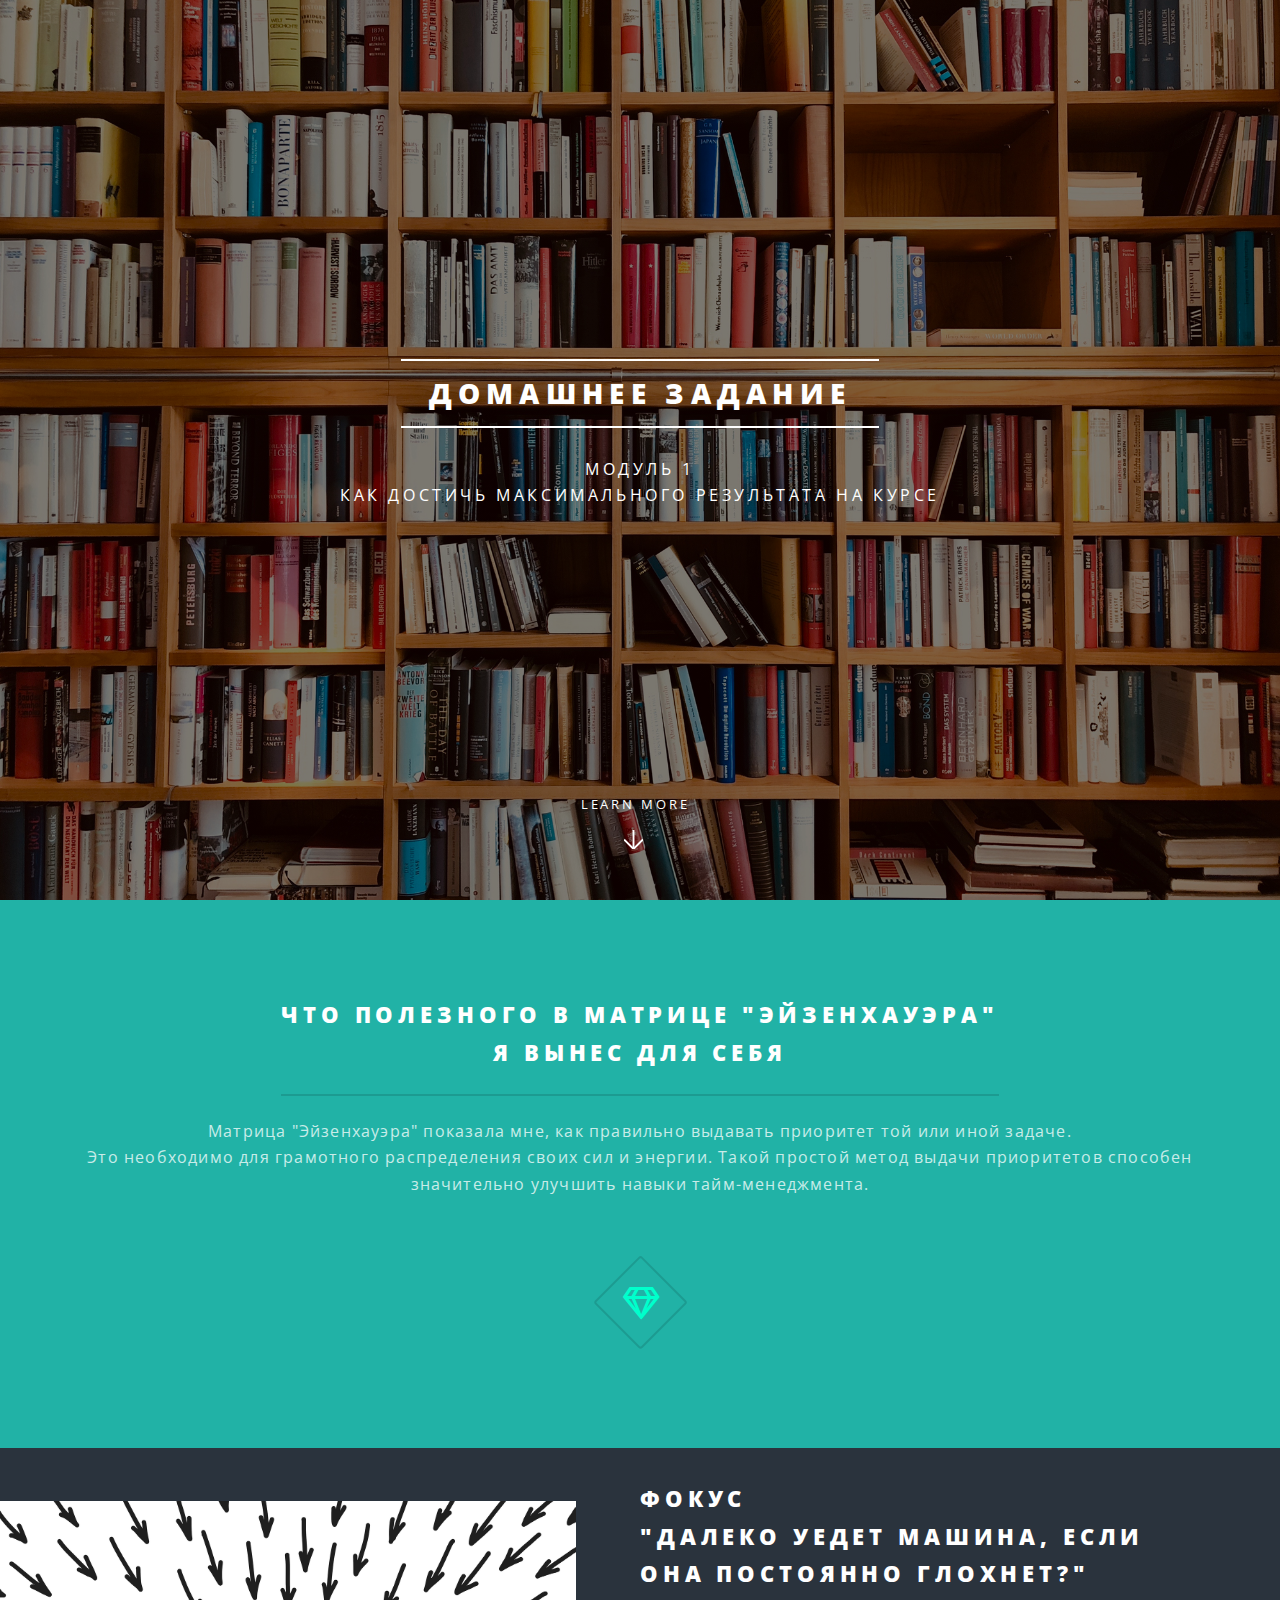
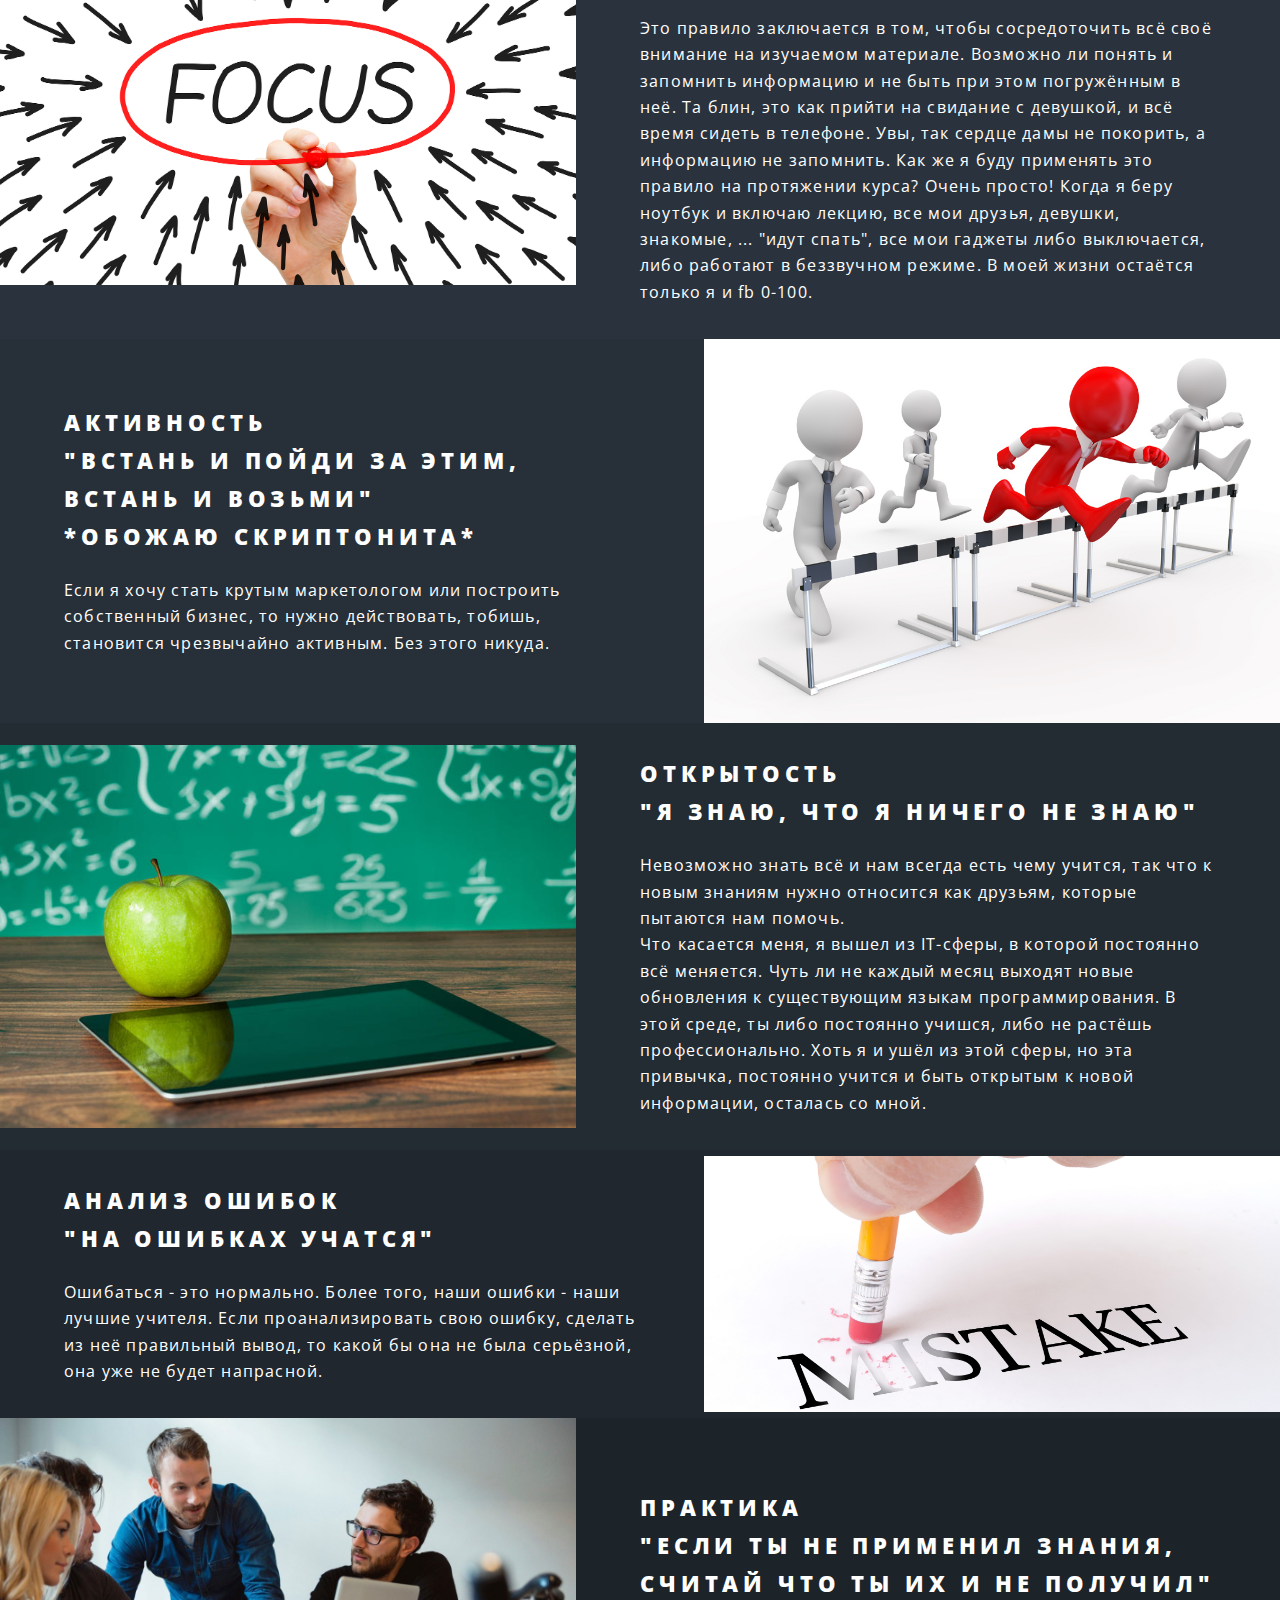
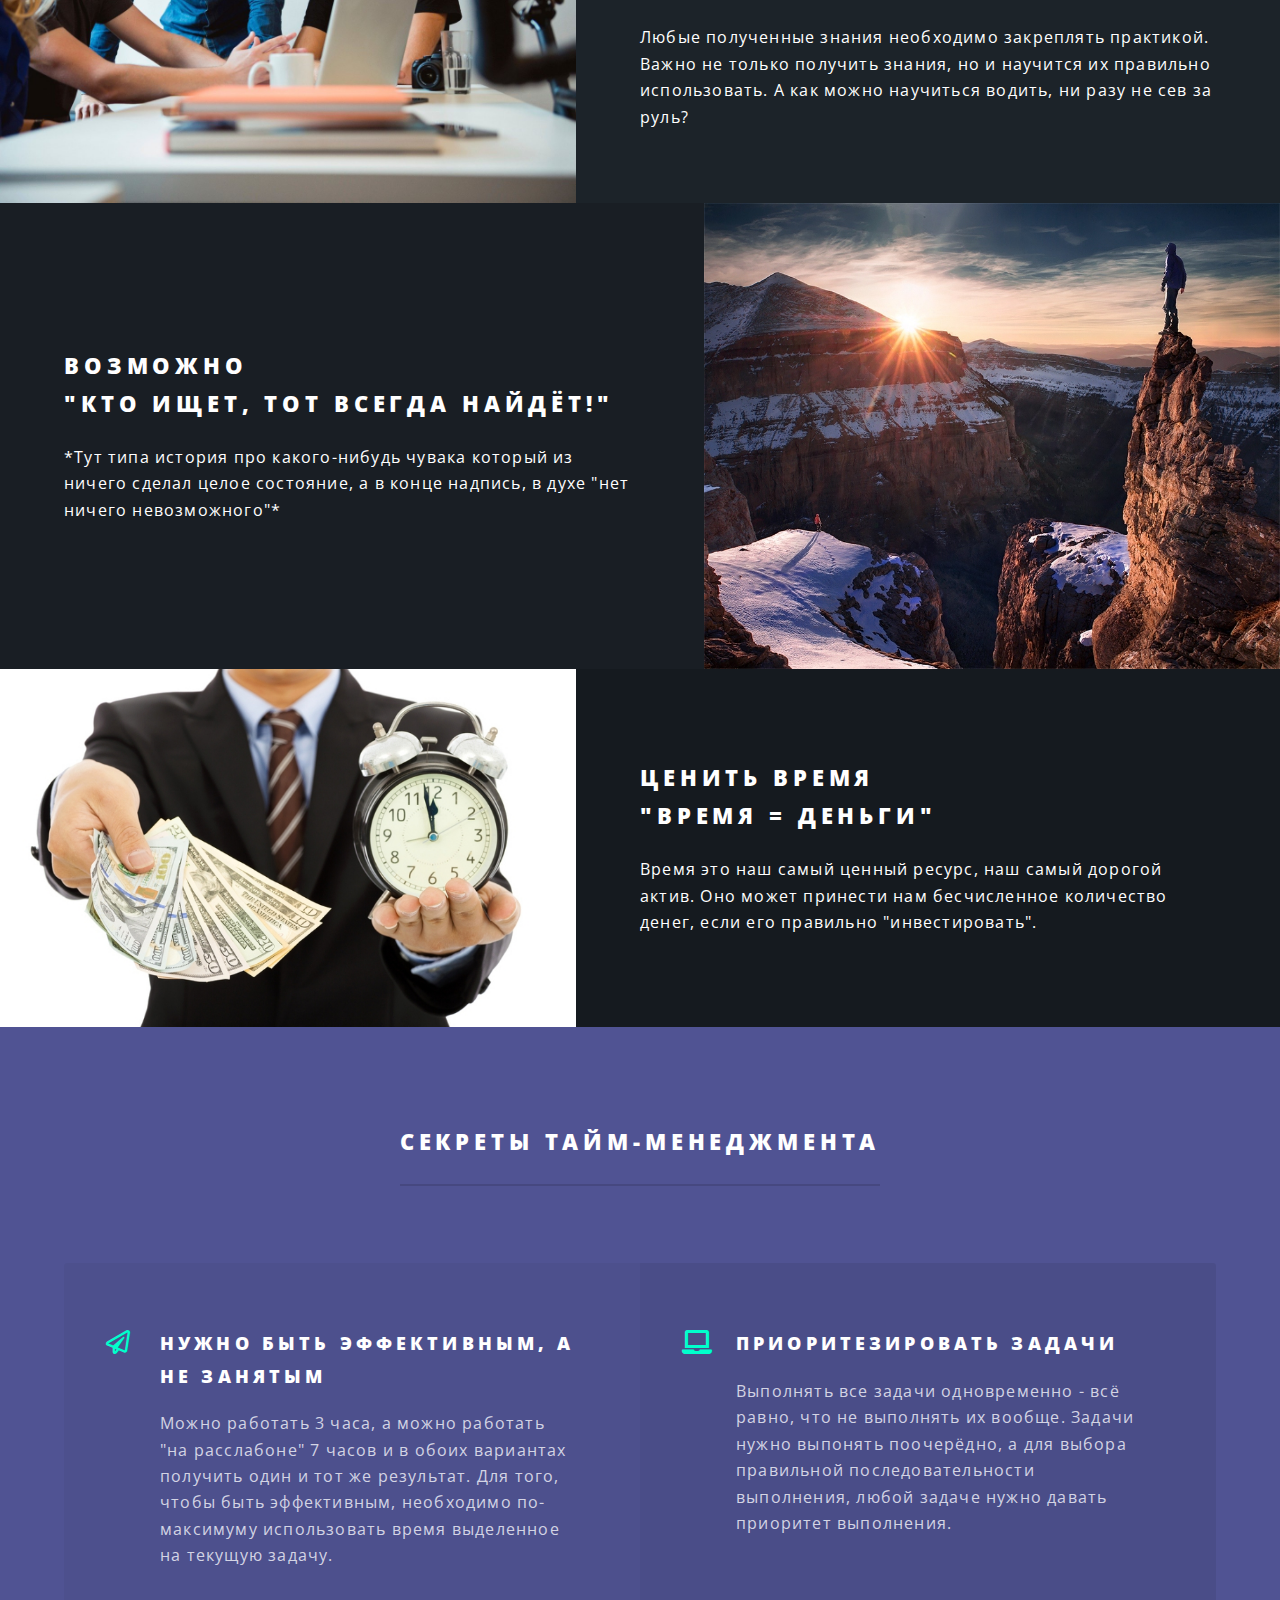
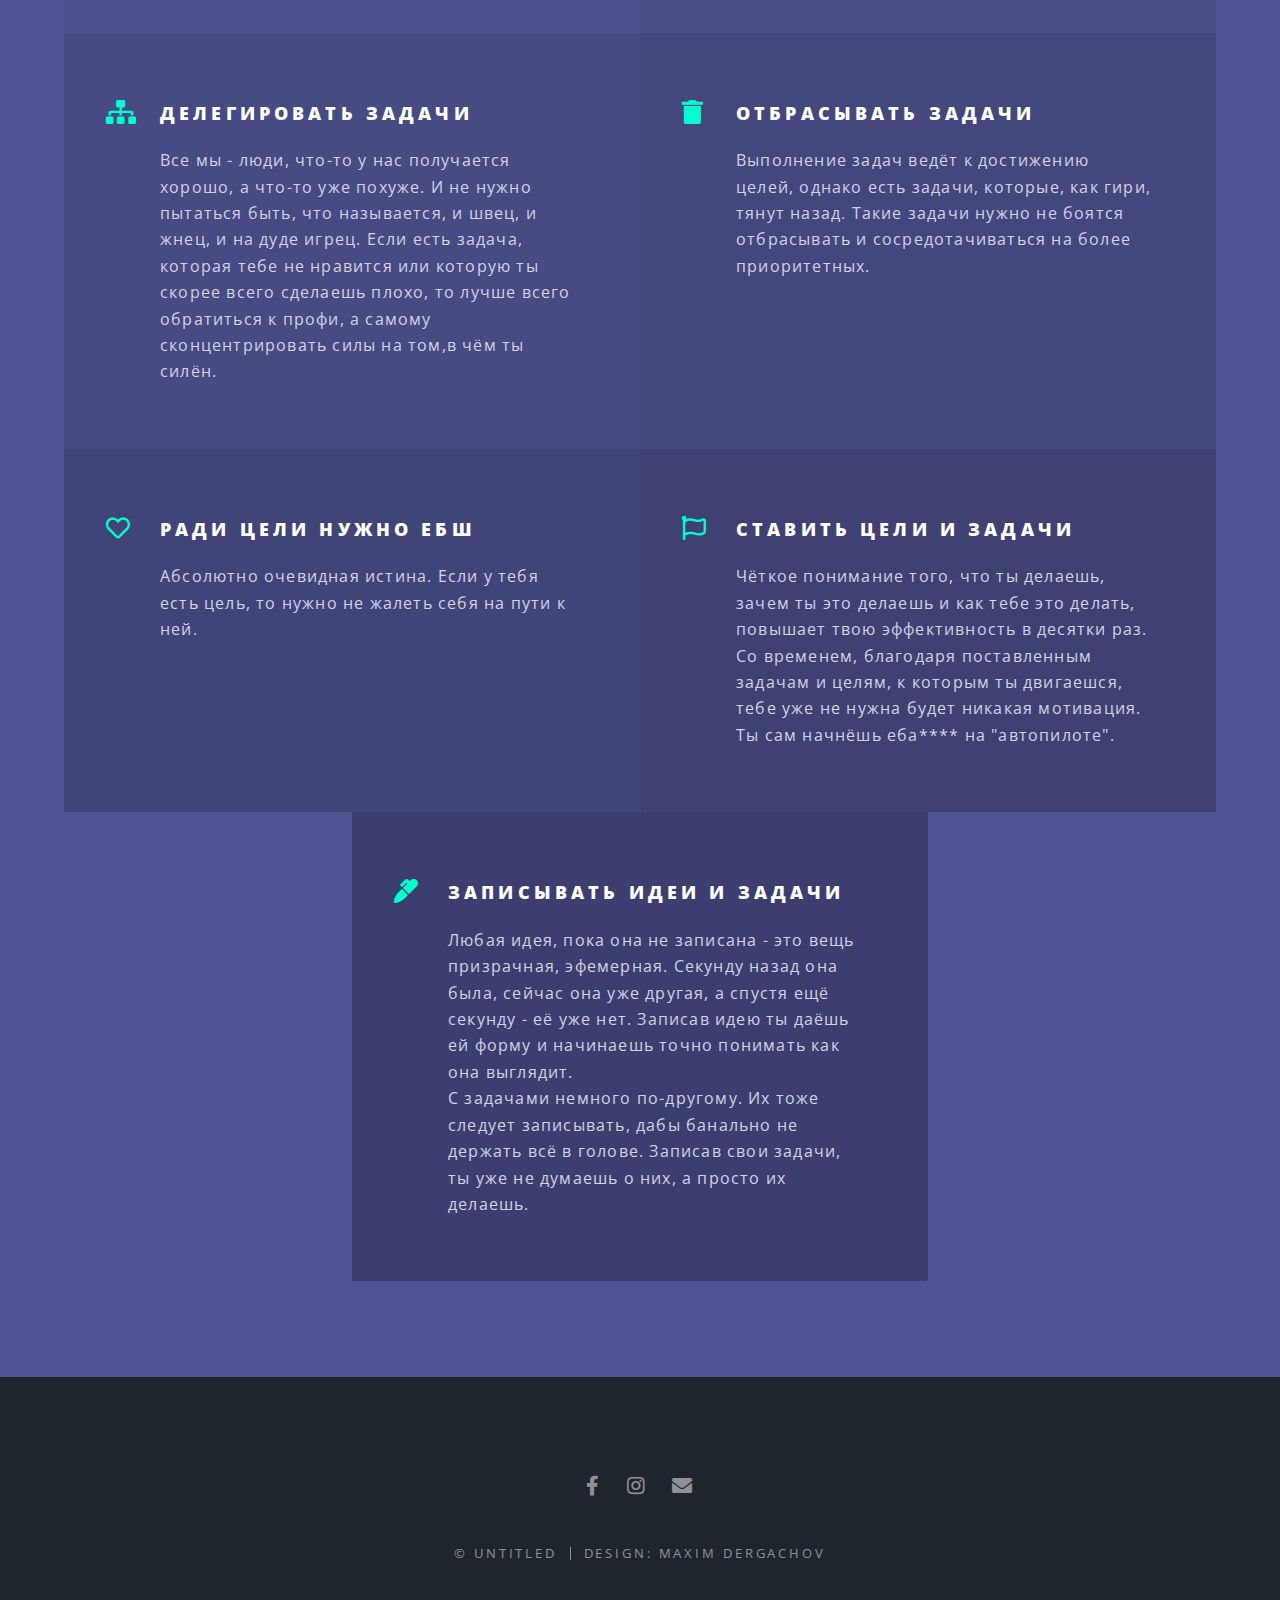
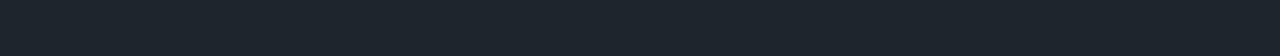
==== Fb/Module1/index.html @ 2b272550 "Fb mod. 1.0" ====
<!DOCTYPE HTML>
<html>
	<head>
		<title>Fb 0 - 100</title>
		<meta charset="utf-8" />
		<meta name="viewport" content="width=device-width, initial-scale=1, user-scalable=no" />
		<link rel="stylesheet" href="assets/css/main.css" />
		<noscript><link rel="stylesheet" href="assets/css/noscript.css" /></noscript>
	</head>
	<body class="landing is-preload">

		<!-- Page Wrapper -->
			<div id="page-wrapper">
			
				<!-- Banner -->
					<section id="banner">
						<div class="inner">
							<h2>Домашнее задание</h2>
							<p>Модуль 1<br />
							Как достичь максимального результата на курсе</p>
						<a href="#one" class="more scrolly">Learn More</a>
					</section>

				<!-- One -->
					<section id="one" class="wrapper style1 special">
						<div class="inner">
							<header class="major">
								<h2>Что полезного в матрице "Эйзенхауэра" <br/>
								я вынес для себя</h2>
								<p>Матрица "Эйзенхауэра" показала мне, как правильно выдавать приоритет той или иной задаче.<br />
								Это необходимо для грамотного распределения своих сил и энергии. Такой простой метод выдачи приоритетов способен значительно улучшить навыки тайм-менеджмента.</p>
							</header>
							<ul class="icons major">
								<li><span class="icon fa-gem major style1"><span class="label">Lorem</span></span></li>
							</ul>
						</div>
					</section>

				<!-- Two -->
					<section id="two" class="wrapper alt style2">
						<section class="spotlight">
							<div class="image"><img src="images/pic01.jpg" alt="" /></div><div class="content">
								<h2>Фокус<br />
								"Далеко уедет машина, если она постоянно глохнет?"</h2>
								<p>Это правило заключается в том, чтобы сосредоточить всё своё внимание на изучаемом материале. Возможно ли понять и запомнить информацию и не быть при этом погружённым в неё. Та блин, это как прийти на свидание с девушкой, и всё время сидеть в телефоне. Увы, так сердце дамы не покорить, а информацию не запомнить. Как же я буду применять это правило на протяжении курса? Очень просто! Когда я беру ноутбук и включаю лекцию, все мои друзья, девушки, знакомые, ... "идут спать", все мои гаджеты либо выключается, либо работают в беззвучном режиме. В моей жизни остаётся только я и fb 0-100. </p>
							</div>
						</section>
						<section class="spotlight">
							<div class="image"><img src="images/pic02.jpg" alt="" /></div><div class="content">
								<h2>Активность  <br />
								"Встань и пойди за этим, встань и возьми"  <br />
								*обожаю Скриптонита*</h2>
								<p>Если я хочу стать крутым маркетологом или построить собственный бизнес, то нужно действовать, тобишь, становится чрезвычайно активным. Без этого никуда. </p>
							</div>
						</section>
						<section class="spotlight">
							<div class="image"><img src="images/pic03.jpg" alt="" /></div><div class="content">
								<h2>Открытость<br />
								"Я знаю, что я ничего не знаю"</h2>
								<p>Невозможно знать всё и нам всегда есть чему учится, так что к новым знаниям нужно относится как друзьям, которые пытаются нам помочь. <br/>
								Что касается меня, я вышел из IT-сферы, в которой постоянно всё меняется. Чуть ли не каждый месяц выходят новые обновления к существующим языкам программирования. В этой среде, ты либо постоянно учишся, либо не растёшь профессионально. Хоть я и ушёл из этой сферы, но эта привычка, постоянно учится и быть открытым к новой информации, осталась со мной.</p>
							</div>
						</section>
						<section class="spotlight">
							<div class="image"><img src="images/pic04.jpg" alt="" /></div><div class="content">
								<h2>Анализ ошибок<br />
								"На ошибках учатся"</h2>
								<p>Ошибаться - это нормально. Более того, наши ошибки - наши лучшие учителя. Если проанализировать свою ошибку, сделать из неё правильный вывод, то какой бы она не была серьёзной, она уже не будет напрасной.</p>
							</div>
						</section>
						<section class="spotlight">
							<div class="image"><img src="images/pic05.jpg" alt="" /></div><div class="content">
								<h2>Практика<br />
								"Если ты не применил знания, считай что ты их и не получил"</h2>
								<p>Любые полученные знания необходимо закреплять практикой. Важно не только получить знания, но и научится их правильно использовать. А как можно научиться водить, ни разу не сев за руль?</p>
							</div>
						</section>
						<section class="spotlight">
							<div class="image"><img src="images/pic06.jpg" alt="" /></div><div class="content">
								<h2>Возможно<br />
								"Кто ищет, тот всегда найдёт!"</h2>
								<p>*Тут типа история про какого-нибудь чувака который из ничего сделал целое состояние, а в конце надпись, в духе "нет ничего невозможного"*</p>
							</div>
						</section>
						<section class="spotlight">
							<div class="image"><img src="images/pic07.jpg" alt="" /></div><div class="content">
								<h2>Ценить время<br />
								"Время = деньги" </h2>
								<p> Время это наш самый ценный ресурс, наш самый дорогой актив. Оно может принести нам бесчисленное количество денег, если его правильно "инвестировать".</p>
							</div>
						</section>
					</section>

				<!-- Three -->
					<section id="three" class="wrapper style3 special">
						<div class="inner">
							<header class="major">
								<h2>Секреты тайм-менеджмента</h2>
							</header>
							<ul class="features">
								<li class="icon fa-paper-plane">
									<h3>Нужно быть эффективным, а не занятым </h3>
									<p>Можно работать 3 часа, а можно работать "на расслабоне" 7 часов и в обоих вариантах получить один и тот же результат. Для того, чтобы быть эффективным, необходимо по-максимуму использовать время выделенное на текущую задачу.</p>
								</li>
								<li class="icon solid fa-laptop">
									<h3>Приоритезировать задачи</h3>
									<p>Выполнять все задачи одновременно - всё равно, что не выполнять их вообще. Задачи нужно выпонять поочерёдно, а для выбора правильной последовательности выполнения, любой задаче нужно давать приоритет выполнения.</p>
								</li>
								<li class="icon solid fa-sitemap">
									<h3>Делегировать задачи</h3>
									<p>Все мы - люди, что-то у нас получается хорошо, а что-то уже похуже. И не нужно пытаться быть, что называется, и швец, и жнец, и на дуде игрец. Если есть задача, которая тебе не нравится или которую ты скорее всего сделаешь плохо, то лучше всего обратиться к профи, а самому сконцентрировать силы на том,в чём ты силён.</p>
								</li>
								<li class="icon solid fa-trash">
									<h3>Отбрасывать задачи</h3>
									<p>Выполнение задач ведёт к достижению целей, однако есть задачи, которые, как гири, тянут назад. Такие задачи нужно не боятся отбрасывать и сосредотачиваться на более приоритетных.</p>
								</li>
								<li class="icon fa-heart">
									<h3>Ради цели нужно ЕБШ</h3>
									<p>Абсолютно очевидная истина. Если у тебя есть цель, то нужно не жалеть себя на пути к ней.</p>
								</li>
								<li class="icon fa-flag">
									<h3>Ставить цели и задачи</h3>
									<p>Чёткое понимание того, что ты делаешь, зачем ты это делаешь и как тебе это делать, повышает твою эффективность в десятки раз. Со временем, благодаря поставленным задачам и целям, к которым ты двигаешся, тебе уже не нужна будет никакая мотивация. Ты сам начнёшь еба**** на "автопилоте".</p>
								</li>
								<li class="icon solid fa-marker">
									<h3>Записывать идеи и задачи</h3>
									<p>Любая идея, пока она не записана - это вещь призрачная, эфемерная. Секунду назад она была, сейчас она уже другая, а спустя ещё секунду - её уже нет. Записав идею ты даёшь ей форму и начинаешь точно понимать как она выглядит.<br/>
									С задачами немного по-другому. Их тоже следует записывать, дабы банально не держать всё в голове. Записав свои задачи, ты уже не думаешь о них, а просто их делаешь.</p>
								</li>
							</ul>
						</div>
					</section>
					
				<!-- Footer -->
					<footer id="footer">
						<ul class="icons">
							<li><a href="https://www.facebook.com/profile.php?id=100061287703789" class="icon brands fa-facebook-f"><span class="label">Facebook</span></a></li>
							<li><a href="https://www.instagram.com/maksym_drv/" class="icon brands fa-instagram"><span class="label">Instagram</span></a></li>
							<li><a href="mailto:maximadda2001@gmail.com" class="icon solid fa-envelope"><span class="label">Email</span></a></li>
						</ul>
						<ul class="copyright">
							<li>&copy; Untitled</li><li>Design: Maxim Dergachov</a></li>
						</ul>
					</footer>

			</div>

		<!-- Scripts -->
			<script src="assets/js/jquery.min.js"></script>
			<script src="assets/js/jquery.scrollex.min.js"></script>
			<script src="assets/js/jquery.scrolly.min.js"></script>
			<script src="assets/js/browser.min.js"></script>
			<script src="assets/js/breakpoints.min.js"></script>
			<script src="assets/js/util.js"></script>
			<script src="assets/js/main.js"></script>

	</body>
</html>
---- Fb/Module1/assets/css/main.css ----
@import url(fontawesome-all.min.css);
@import url("https://fonts.googleapis.com/css?family=Open+Sans:400,400italic,600,600italic,800,800italic");

/*
	Spectral by HTML5 UP
	html5up.net | @ajlkn
	Free for personal and commercial use under the CCA 3.0 license (html5up.net/license)
*/

html, body, div, span, applet, object,
iframe, h1, h2, h3, h4, h5, h6, p, blockquote,
pre, a, abbr, acronym, address, big, cite,
code, del, dfn, em, img, ins, kbd, q, s, samp,
small, strike, strong, sub, sup, tt, var, b,
u, i, center, dl, dt, dd, ol, ul, li, fieldset,
form, label, legend, table, caption, tbody,
tfoot, thead, tr, th, td, article, aside,
canvas, details, embed, figure, figcaption,
footer, header, hgroup, menu, nav, output, ruby,
section, summary, time, mark, audio, video {
	margin: 0;
	padding: 0;
	border: 0;
	font-size: 100%;
	font: inherit;
	vertical-align: baseline;}

article, aside, details, figcaption, figure,
footer, header, hgroup, menu, nav, section {
	display: block;}

body {
	line-height: 1;
}

ol, ul {
	list-style: none;
}

blockquote, q {
	quotes: none;
}

	blockquote:before, blockquote:after, q:before, q:after {
		content: '';
		content: none;
	}

table {
	border-collapse: collapse;
	border-spacing: 0;
}

body {
	-webkit-text-size-adjust: none;
}

mark {
	background-color: transparent;
	color: inherit;
}

input::-moz-focus-inner {
	border: 0;
	padding: 0;
}

input, select, textarea {
	-moz-appearance: none;
	-webkit-appearance: none;
	-ms-appearance: none;
	appearance: none;
}

/* Basic */

	@-ms-viewport {
		width: device-width;
	}

	html {
		box-sizing: border-box;
	}

	*, *:before, *:after {
		box-sizing: inherit;
	}

	body {
		background: #2e3842;
	}

		body.is-preload *, body.is-preload *:before, body.is-preload *:after {
			-moz-animation: none !important;
			-webkit-animation: none !important;
			-ms-animation: none !important;
			animation: none !important;
			-moz-transition: none !important;
			-webkit-transition: none !important;
			-ms-transition: none !important;
			transition: none !important;
		}

	body, input, select, textarea {
		color: #fff;
		font-family: "Open Sans", Helvetica, sans-serif;
		font-size: 15pt;
		font-weight: 400;
		letter-spacing: 0.075em;
		line-height: 1.65em;
	}

		@media screen and (max-width: 1680px) {

			body, input, select, textarea {
				font-size: 13pt;
			}

		}

		@media screen and (max-width: 1280px) {

			body, input, select, textarea {
				font-size: 12pt;
			}

		}

		@media screen and (max-width: 736px) {

			body, input, select, textarea {
				font-size: 11pt;
				letter-spacing: 0.0375em;
			}

		}

	a {
		-moz-transition: color 0.2s ease, border-bottom-color 0.2s ease;
		-webkit-transition: color 0.2s ease, border-bottom-color 0.2s ease;
		-ms-transition: color 0.2s ease, border-bottom-color 0.2s ease;
		transition: color 0.2s ease, border-bottom-color 0.2s ease;
		border-bottom: dotted 1px;
		color: inherit;
		text-decoration: none;
	}

		a:hover {
			border-bottom-color: transparent;
		}

	strong, b {
		color: #fff;
		font-weight: 600;
	}

	em, i {
		font-style: italic;
	}

	p {
		margin: 0 0 2em 0;
	}

	h1, h2, h3, h4, h5, h6 {
		color: #fff;
		font-weight: 800;
		letter-spacing: 0.225em;
		line-height: 1em;
		margin: 0 0 1em 0;
		text-transform: uppercase;
	}

		h1 a, h2 a, h3 a, h4 a, h5 a, h6 a {
			color: inherit;
			text-decoration: none;
		}

	h2 {
		font-size: 1.35em;
		line-height: 1.75em;
	}

		@media screen and (max-width: 736px) {

			h2 {
				font-size: 1.1em;
				line-height: 1.65em;
			}

		}

	h3 {
		font-size: 1.15em;
		line-height: 1.75em;
	}

		@media screen and (max-width: 736px) {

			h3 {
				font-size: 1em;
				line-height: 1.65em;
			}

		}

	h4 {
		font-size: 1em;
		line-height: 1.5em;
	}

	h5 {
		font-size: 0.8em;
		line-height: 1.5em;
	}

	h6 {
		font-size: 0.7em;
		line-height: 1.5em;
	}

	sub {
		font-size: 0.8em;
		position: relative;
		top: 0.5em;
	}

	sup {
		font-size: 0.8em;
		position: relative;
		top: -0.5em;
	}

	hr {
		border: 0;
		border-bottom: solid 2px #fff;
		margin: 3em 0;
	}

		hr.major {
			margin: 4.5em 0;
		}

	blockquote {
		border-left: solid 4px #fff;
		font-style: italic;
		margin: 0 0 2em 0;
		padding: 0.5em 0 0.5em 2em;
	}

	code {
		background: rgba(144, 144, 144, 0.25);
		border-radius: 3px;
		font-family: "Courier New", monospace;
		font-size: 0.9em;
		letter-spacing: 0;
		margin: 0 0.25em;
		padding: 0.25em 0.65em;
	}

	pre {
		-webkit-overflow-scrolling: touch;
		font-family: "Courier New", monospace;
		font-size: 0.9em;
		margin: 0 0 2em 0;
	}

		pre code {
			display: block;
			line-height: 1.75em;
			padding: 1em 1.5em;
			overflow-x: auto;
		}

	.align-left {
		text-align: left;
	}

	.align-center {
		text-align: center;
	}

	.align-right {
		text-align: right;
	}

/* Row */

	.row {
		display: flex;
		flex-wrap: wrap;
		box-sizing: border-box;
		align-items: stretch;
	}

		.row > * {
			box-sizing: border-box;
		}

		.row.gtr-uniform > * > :last-child {
			margin-bottom: 0;
		}

		.row.aln-left {
			justify-content: flex-start;
		}

		.row.aln-center {
			justify-content: center;
		}

		.row.aln-right {
			justify-content: flex-end;
		}

		.row.aln-top {
			align-items: flex-start;
		}

		.row.aln-middle {
			align-items: center;
		}

		.row.aln-bottom {
			align-items: flex-end;
		}

		.row > .imp {
			order: -1;
		}

		.row > .col-1 {
			width: 8.33333%;
		}

		.row > .off-1 {
			margin-left: 8.33333%;
		}

		.row > .col-2 {
			width: 16.66667%;
		}

		.row > .off-2 {
			margin-left: 16.66667%;
		}

		.row > .col-3 {
			width: 25%;
		}

		.row > .off-3 {
			margin-left: 25%;
		}

		.row > .col-4 {
			width: 33.33333%;
		}

		.row > .off-4 {
			margin-left: 33.33333%;
		}

		.row > .col-5 {
			width: 41.66667%;
		}

		.row > .off-5 {
			margin-left: 41.66667%;
		}

		.row > .col-6 {
			width: 50%;
		}

		.row > .off-6 {
			margin-left: 50%;
		}

		.row > .col-7 {
			width: 58.33333%;
		}

		.row > .off-7 {
			margin-left: 58.33333%;
		}

		.row > .col-8 {
			width: 66.66667%;
		}

		.row > .off-8 {
			margin-left: 66.66667%;
		}

		.row > .col-9 {
			width: 75%;
		}

		.row > .off-9 {
			margin-left: 75%;
		}

		.row > .col-10 {
			width: 83.33333%;
		}

		.row > .off-10 {
			margin-left: 83.33333%;
		}

		.row > .col-11 {
			width: 91.66667%;
		}

		.row > .off-11 {
			margin-left: 91.66667%;
		}

		.row > .col-12 {
			width: 100%;
		}

		.row > .off-12 {
			margin-left: 100%;
		}

		.row.gtr-0 {
			margin-top: 0;
			margin-left: 0em;
		}

			.row.gtr-0 > * {
				padding: 0 0 0 0em;
			}

			.row.gtr-0.gtr-uniform {
				margin-top: 0em;
			}

				.row.gtr-0.gtr-uniform > * {
					padding-top: 0em;
				}

		.row.gtr-25 {
			margin-top: 0;
			margin-left: -0.375em;
		}

			.row.gtr-25 > * {
				padding: 0 0 0 0.375em;
			}

			.row.gtr-25.gtr-uniform {
				margin-top: -0.375em;
			}

				.row.gtr-25.gtr-uniform > * {
					padding-top: 0.375em;
				}

		.row.gtr-50 {
			margin-top: 0;
			margin-left: -0.75em;
		}

			.row.gtr-50 > * {
				padding: 0 0 0 0.75em;
			}

			.row.gtr-50.gtr-uniform {
				margin-top: -0.75em;
			}

				.row.gtr-50.gtr-uniform > * {
					padding-top: 0.75em;
				}

		.row {
			margin-top: 0;
			margin-left: -1.5em;
		}

			.row > * {
				padding: 0 0 0 1.5em;
			}

			.row.gtr-uniform {
				margin-top: -1.5em;
			}

				.row.gtr-uniform > * {
					padding-top: 1.5em;
				}

		.row.gtr-150 {
			margin-top: 0;
			margin-left: -2.25em;
		}

			.row.gtr-150 > * {
				padding: 0 0 0 2.25em;
			}

			.row.gtr-150.gtr-uniform {
				margin-top: -2.25em;
			}

				.row.gtr-150.gtr-uniform > * {
					padding-top: 2.25em;
				}

		.row.gtr-200 {
			margin-top: 0;
			margin-left: -3em;
		}

			.row.gtr-200 > * {
				padding: 0 0 0 3em;
			}

			.row.gtr-200.gtr-uniform {
				margin-top: -3em;
			}

				.row.gtr-200.gtr-uniform > * {
					padding-top: 3em;
				}

		@media screen and (max-width: 1680px) {

			.row {
				display: flex;
				flex-wrap: wrap;
				box-sizing: border-box;
				align-items: stretch;
			}

				.row > * {
					box-sizing: border-box;
				}

				.row.gtr-uniform > * > :last-child {
					margin-bottom: 0;
				}

				.row.aln-left {
					justify-content: flex-start;
				}

				.row.aln-center {
					justify-content: center;
				}

				.row.aln-right {
					justify-content: flex-end;
				}

				.row.aln-top {
					align-items: flex-start;
				}

				.row.aln-middle {
					align-items: center;
				}

				.row.aln-bottom {
					align-items: flex-end;
				}

				.row > .imp-xlarge {
					order: -1;
				}

				.row > .col-1-xlarge {
					width: 8.33333%;
				}

				.row > .off-1-xlarge {
					margin-left: 8.33333%;
				}

				.row > .col-2-xlarge {
					width: 16.66667%;
				}

				.row > .off-2-xlarge {
					margin-left: 16.66667%;
				}

				.row > .col-3-xlarge {
					width: 25%;
				}

				.row > .off-3-xlarge {
					margin-left: 25%;
				}

				.row > .col-4-xlarge {
					width: 33.33333%;
				}

				.row > .off-4-xlarge {
					margin-left: 33.33333%;
				}

				.row > .col-5-xlarge {
					width: 41.66667%;
				}

				.row > .off-5-xlarge {
					margin-left: 41.66667%;
				}

				.row > .col-6-xlarge {
					width: 50%;
				}

				.row > .off-6-xlarge {
					margin-left: 50%;
				}

				.row > .col-7-xlarge {
					width: 58.33333%;
				}

				.row > .off-7-xlarge {
					margin-left: 58.33333%;
				}

				.row > .col-8-xlarge {
					width: 66.66667%;
				}

				.row > .off-8-xlarge {
					margin-left: 66.66667%;
				}

				.row > .col-9-xlarge {
					width: 75%;
				}

				.row > .off-9-xlarge {
					margin-left: 75%;
				}

				.row > .col-10-xlarge {
					width: 83.33333%;
				}

				.row > .off-10-xlarge {
					margin-left: 83.33333%;
				}

				.row > .col-11-xlarge {
					width: 91.66667%;
				}

				.row > .off-11-xlarge {
					margin-left: 91.66667%;
				}

				.row > .col-12-xlarge {
					width: 100%;
				}

				.row > .off-12-xlarge {
					margin-left: 100%;
				}

				.row.gtr-0 {
					margin-top: 0;
					margin-left: 0em;
				}

					.row.gtr-0 > * {
						padding: 0 0 0 0em;
					}

					.row.gtr-0.gtr-uniform {
						margin-top: 0em;
					}

						.row.gtr-0.gtr-uniform > * {
							padding-top: 0em;
						}

				.row.gtr-25 {
					margin-top: 0;
					margin-left: -0.375em;
				}

					.row.gtr-25 > * {
						padding: 0 0 0 0.375em;
					}

					.row.gtr-25.gtr-uniform {
						margin-top: -0.375em;
					}

						.row.gtr-25.gtr-uniform > * {
							padding-top: 0.375em;
						}

				.row.gtr-50 {
					margin-top: 0;
					margin-left: -0.75em;
				}

					.row.gtr-50 > * {
						padding: 0 0 0 0.75em;
					}

					.row.gtr-50.gtr-uniform {
						margin-top: -0.75em;
					}

						.row.gtr-50.gtr-uniform > * {
							padding-top: 0.75em;
						}

				.row {
					margin-top: 0;
					margin-left: -1.5em;
				}

					.row > * {
						padding: 0 0 0 1.5em;
					}

					.row.gtr-uniform {
						margin-top: -1.5em;
					}

						.row.gtr-uniform > * {
							padding-top: 1.5em;
						}

				.row.gtr-150 {
					margin-top: 0;
					margin-left: -2.25em;
				}

					.row.gtr-150 > * {
						padding: 0 0 0 2.25em;
					}

					.row.gtr-150.gtr-uniform {
						margin-top: -2.25em;
					}

						.row.gtr-150.gtr-uniform > * {
							padding-top: 2.25em;
						}

				.row.gtr-200 {
					margin-top: 0;
					margin-left: -3em;
				}

					.row.gtr-200 > * {
						padding: 0 0 0 3em;
					}

					.row.gtr-200.gtr-uniform {
						margin-top: -3em;
					}

						.row.gtr-200.gtr-uniform > * {
							padding-top: 3em;
						}

		}

		@media screen and (max-width: 1280px) {

			.row {
				display: flex;
				flex-wrap: wrap;
				box-sizing: border-box;
				align-items: stretch;
			}

				.row > * {
					box-sizing: border-box;
				}

				.row.gtr-uniform > * > :last-child {
					margin-bottom: 0;
				}

				.row.aln-left {
					justify-content: flex-start;
				}

				.row.aln-center {
					justify-content: center;
				}

				.row.aln-right {
					justify-content: flex-end;
				}

				.row.aln-top {
					align-items: flex-start;
				}

				.row.aln-middle {
					align-items: center;
				}

				.row.aln-bottom {
					align-items: flex-end;
				}

				.row > .imp-large {
					order: -1;
				}

				.row > .col-1-large {
					width: 8.33333%;
				}

				.row > .off-1-large {
					margin-left: 8.33333%;
				}

				.row > .col-2-large {
					width: 16.66667%;
				}

				.row > .off-2-large {
					margin-left: 16.66667%;
				}

				.row > .col-3-large {
					width: 25%;
				}

				.row > .off-3-large {
					margin-left: 25%;
				}

				.row > .col-4-large {
					width: 33.33333%;
				}

				.row > .off-4-large {
					margin-left: 33.33333%;
				}

				.row > .col-5-large {
					width: 41.66667%;
				}

				.row > .off-5-large {
					margin-left: 41.66667%;
				}

				.row > .col-6-large {
					width: 50%;
				}

				.row > .off-6-large {
					margin-left: 50%;
				}

				.row > .col-7-large {
					width: 58.33333%;
				}

				.row > .off-7-large {
					margin-left: 58.33333%;
				}

				.row > .col-8-large {
					width: 66.66667%;
				}

				.row > .off-8-large {
					margin-left: 66.66667%;
				}

				.row > .col-9-large {
					width: 75%;
				}

				.row > .off-9-large {
					margin-left: 75%;
				}

				.row > .col-10-large {
					width: 83.33333%;
				}

				.row > .off-10-large {
					margin-left: 83.33333%;
				}

				.row > .col-11-large {
					width: 91.66667%;
				}

				.row > .off-11-large {
					margin-left: 91.66667%;
				}

				.row > .col-12-large {
					width: 100%;
				}

				.row > .off-12-large {
					margin-left: 100%;
				}

				.row.gtr-0 {
					margin-top: 0;
					margin-left: 0em;
				}

					.row.gtr-0 > * {
						padding: 0 0 0 0em;
					}

					.row.gtr-0.gtr-uniform {
						margin-top: 0em;
					}

						.row.gtr-0.gtr-uniform > * {
							padding-top: 0em;
						}

				.row.gtr-25 {
					margin-top: 0;
					margin-left: -0.375em;
				}

					.row.gtr-25 > * {
						padding: 0 0 0 0.375em;
					}

					.row.gtr-25.gtr-uniform {
						margin-top: -0.375em;
					}

						.row.gtr-25.gtr-uniform > * {
							padding-top: 0.375em;
						}

				.row.gtr-50 {
					margin-top: 0;
					margin-left: -0.75em;
				}

					.row.gtr-50 > * {
						padding: 0 0 0 0.75em;
					}

					.row.gtr-50.gtr-uniform {
						margin-top: -0.75em;
					}

						.row.gtr-50.gtr-uniform > * {
							padding-top: 0.75em;
						}

				.row {
					margin-top: 0;
					margin-left: -1.5em;
				}

					.row > * {
						padding: 0 0 0 1.5em;
					}

					.row.gtr-uniform {
						margin-top: -1.5em;
					}

						.row.gtr-uniform > * {
							padding-top: 1.5em;
						}

				.row.gtr-150 {
					margin-top: 0;
					margin-left: -2.25em;
				}

					.row.gtr-150 > * {
						padding: 0 0 0 2.25em;
					}

					.row.gtr-150.gtr-uniform {
						margin-top: -2.25em;
					}

						.row.gtr-150.gtr-uniform > * {
							padding-top: 2.25em;
						}

				.row.gtr-200 {
					margin-top: 0;
					margin-left: -3em;
				}

					.row.gtr-200 > * {
						padding: 0 0 0 3em;
					}

					.row.gtr-200.gtr-uniform {
						margin-top: -3em;
					}

						.row.gtr-200.gtr-uniform > * {
							padding-top: 3em;
						}

		}

		@media screen and (max-width: 980px) {

			.row {
				display: flex;
				flex-wrap: wrap;
				box-sizing: border-box;
				align-items: stretch;
			}

				.row > * {
					box-sizing: border-box;
				}

				.row.gtr-uniform > * > :last-child {
					margin-bottom: 0;
				}

				.row.aln-left {
					justify-content: flex-start;
				}

				.row.aln-center {
					justify-content: center;
				}

				.row.aln-right {
					justify-content: flex-end;
				}

				.row.aln-top {
					align-items: flex-start;
				}

				.row.aln-middle {
					align-items: center;
				}

				.row.aln-bottom {
					align-items: flex-end;
				}

				.row > .imp-medium {
					order: -1;
				}

				.row > .col-1-medium {
					width: 8.33333%;
				}

				.row > .off-1-medium {
					margin-left: 8.33333%;
				}

				.row > .col-2-medium {
					width: 16.66667%;
				}

				.row > .off-2-medium {
					margin-left: 16.66667%;
				}

				.row > .col-3-medium {
					width: 25%;
				}

				.row > .off-3-medium {
					margin-left: 25%;
				}

				.row > .col-4-medium {
					width: 33.33333%;
				}

				.row > .off-4-medium {
					margin-left: 33.33333%;
				}

				.row > .col-5-medium {
					width: 41.66667%;
				}

				.row > .off-5-medium {
					margin-left: 41.66667%;
				}

				.row > .col-6-medium {
					width: 50%;
				}

				.row > .off-6-medium {
					margin-left: 50%;
				}

				.row > .col-7-medium {
					width: 58.33333%;
				}

				.row > .off-7-medium {
					margin-left: 58.33333%;
				}

				.row > .col-8-medium {
					width: 66.66667%;
				}

				.row > .off-8-medium {
					margin-left: 66.66667%;
				}

				.row > .col-9-medium {
					width: 75%;
				}

				.row > .off-9-medium {
					margin-left: 75%;
				}

				.row > .col-10-medium {
					width: 83.33333%;
				}

				.row > .off-10-medium {
					margin-left: 83.33333%;
				}

				.row > .col-11-medium {
					width: 91.66667%;
				}

				.row > .off-11-medium {
					margin-left: 91.66667%;
				}

				.row > .col-12-medium {
					width: 100%;
				}

				.row > .off-12-medium {
					margin-left: 100%;
				}

				.row.gtr-0 {
					margin-top: 0;
					margin-left: 0em;
				}

					.row.gtr-0 > * {
						padding: 0 0 0 0em;
					}

					.row.gtr-0.gtr-uniform {
						margin-top: 0em;
					}

						.row.gtr-0.gtr-uniform > * {
							padding-top: 0em;
						}

				.row.gtr-25 {
					margin-top: 0;
					margin-left: -0.375em;
				}

					.row.gtr-25 > * {
						padding: 0 0 0 0.375em;
					}

					.row.gtr-25.gtr-uniform {
						margin-top: -0.375em;
					}

						.row.gtr-25.gtr-uniform > * {
							padding-top: 0.375em;
						}

				.row.gtr-50 {
					margin-top: 0;
					margin-left: -0.75em;
				}

					.row.gtr-50 > * {
						padding: 0 0 0 0.75em;
					}

					.row.gtr-50.gtr-uniform {
						margin-top: -0.75em;
					}

						.row.gtr-50.gtr-uniform > * {
							padding-top: 0.75em;
						}

				.row {
					margin-top: 0;
					margin-left: -1.5em;
				}

					.row > * {
						padding: 0 0 0 1.5em;
					}

					.row.gtr-uniform {
						margin-top: -1.5em;
					}

						.row.gtr-uniform > * {
							padding-top: 1.5em;
						}

				.row.gtr-150 {
					margin-top: 0;
					margin-left: -2.25em;
				}

					.row.gtr-150 > * {
						padding: 0 0 0 2.25em;
					}

					.row.gtr-150.gtr-uniform {
						margin-top: -2.25em;
					}

						.row.gtr-150.gtr-uniform > * {
							padding-top: 2.25em;
						}

				.row.gtr-200 {
					margin-top: 0;
					margin-left: -3em;
				}

					.row.gtr-200 > * {
						padding: 0 0 0 3em;
					}

					.row.gtr-200.gtr-uniform {
						margin-top: -3em;
					}

						.row.gtr-200.gtr-uniform > * {
							padding-top: 3em;
						}

		}

		@media screen and (max-width: 736px) {

			.row {
				display: flex;
				flex-wrap: wrap;
				box-sizing: border-box;
				align-items: stretch;
			}

				.row > * {
					box-sizing: border-box;
				}

				.row.gtr-uniform > * > :last-child {
					margin-bottom: 0;
				}

				.row.aln-left {
					justify-content: flex-start;
				}

				.row.aln-center {
					justify-content: center;
				}

				.row.aln-right {
					justify-content: flex-end;
				}

				.row.aln-top {
					align-items: flex-start;
				}

				.row.aln-middle {
					align-items: center;
				}

				.row.aln-bottom {
					align-items: flex-end;
				}

				.row > .imp-small {
					order: -1;
				}

				.row > .col-1-small {
					width: 8.33333%;
				}

				.row > .off-1-small {
					margin-left: 8.33333%;
				}

				.row > .col-2-small {
					width: 16.66667%;
				}

				.row > .off-2-small {
					margin-left: 16.66667%;
				}

				.row > .col-3-small {
					width: 25%;
				}

				.row > .off-3-small {
					margin-left: 25%;
				}

				.row > .col-4-small {
					width: 33.33333%;
				}

				.row > .off-4-small {
					margin-left: 33.33333%;
				}

				.row > .col-5-small {
					width: 41.66667%;
				}

				.row > .off-5-small {
					margin-left: 41.66667%;
				}

				.row > .col-6-small {
					width: 50%;
				}

				.row > .off-6-small {
					margin-left: 50%;
				}

				.row > .col-7-small {
					width: 58.33333%;
				}

				.row > .off-7-small {
					margin-left: 58.33333%;
				}

				.row > .col-8-small {
					width: 66.66667%;
				}

				.row > .off-8-small {
					margin-left: 66.66667%;
				}

				.row > .col-9-small {
					width: 75%;
				}

				.row > .off-9-small {
					margin-left: 75%;
				}

				.row > .col-10-small {
					width: 83.33333%;
				}

				.row > .off-10-small {
					margin-left: 83.33333%;
				}

				.row > .col-11-small {
					width: 91.66667%;
				}

				.row > .off-11-small {
					margin-left: 91.66667%;
				}

				.row > .col-12-small {
					width: 100%;
				}

				.row > .off-12-small {
					margin-left: 100%;
				}

				.row.gtr-0 {
					margin-top: 0;
					margin-left: 0em;
				}

					.row.gtr-0 > * {
						padding: 0 0 0 0em;
					}

					.row.gtr-0.gtr-uniform {
						margin-top: 0em;
					}

						.row.gtr-0.gtr-uniform > * {
							padding-top: 0em;
						}

				.row.gtr-25 {
					margin-top: 0;
					margin-left: -0.375em;
				}

					.row.gtr-25 > * {
						padding: 0 0 0 0.375em;
					}

					.row.gtr-25.gtr-uniform {
						margin-top: -0.375em;
					}

						.row.gtr-25.gtr-uniform > * {
							padding-top: 0.375em;
						}

				.row.gtr-50 {
					margin-top: 0;
					margin-left: -0.75em;
				}

					.row.gtr-50 > * {
						padding: 0 0 0 0.75em;
					}

					.row.gtr-50.gtr-uniform {
						margin-top: -0.75em;
					}

						.row.gtr-50.gtr-uniform > * {
							padding-top: 0.75em;
						}

				.row {
					margin-top: 0;
					margin-left: -1.5em;
				}

					.row > * {
						padding: 0 0 0 1.5em;
					}

					.row.gtr-uniform {
						margin-top: -1.5em;
					}

						.row.gtr-uniform > * {
							padding-top: 1.5em;
						}

				.row.gtr-150 {
					margin-top: 0;
					margin-left: -2.25em;
				}

					.row.gtr-150 > * {
						padding: 0 0 0 2.25em;
					}

					.row.gtr-150.gtr-uniform {
						margin-top: -2.25em;
					}

						.row.gtr-150.gtr-uniform > * {
							padding-top: 2.25em;
						}

				.row.gtr-200 {
					margin-top: 0;
					margin-left: -3em;
				}

					.row.gtr-200 > * {
						padding: 0 0 0 3em;
					}

					.row.gtr-200.gtr-uniform {
						margin-top: -3em;
					}

						.row.gtr-200.gtr-uniform > * {
							padding-top: 3em;
						}

		}

		@media screen and (max-width: 480px) {

			.row {
				display: flex;
				flex-wrap: wrap;
				box-sizing: border-box;
				align-items: stretch;
			}

				.row > * {
					box-sizing: border-box;
				}

				.row.gtr-uniform > * > :last-child {
					margin-bottom: 0;
				}

				.row.aln-left {
					justify-content: flex-start;
				}

				.row.aln-center {
					justify-content: center;
				}

				.row.aln-right {
					justify-content: flex-end;
				}

				.row.aln-top {
					align-items: flex-start;
				}

				.row.aln-middle {
					align-items: center;
				}

				.row.aln-bottom {
					align-items: flex-end;
				}

				.row > .imp-xsmall {
					order: -1;
				}

				.row > .col-1-xsmall {
					width: 8.33333%;
				}

				.row > .off-1-xsmall {
					margin-left: 8.33333%;
				}

				.row > .col-2-xsmall {
					width: 16.66667%;
				}

				.row > .off-2-xsmall {
					margin-left: 16.66667%;
				}

				.row > .col-3-xsmall {
					width: 25%;
				}

				.row > .off-3-xsmall {
					margin-left: 25%;
				}

				.row > .col-4-xsmall {
					width: 33.33333%;
				}

				.row > .off-4-xsmall {
					margin-left: 33.33333%;
				}

				.row > .col-5-xsmall {
					width: 41.66667%;
				}

				.row > .off-5-xsmall {
					margin-left: 41.66667%;
				}

				.row > .col-6-xsmall {
					width: 50%;
				}

				.row > .off-6-xsmall {
					margin-left: 50%;
				}

				.row > .col-7-xsmall {
					width: 58.33333%;
				}

				.row > .off-7-xsmall {
					margin-left: 58.33333%;
				}

				.row > .col-8-xsmall {
					width: 66.66667%;
				}

				.row > .off-8-xsmall {
					margin-left: 66.66667%;
				}

				.row > .col-9-xsmall {
					width: 75%;
				}

				.row > .off-9-xsmall {
					margin-left: 75%;
				}

				.row > .col-10-xsmall {
					width: 83.33333%;
				}

				.row > .off-10-xsmall {
					margin-left: 83.33333%;
				}

				.row > .col-11-xsmall {
					width: 91.66667%;
				}

				.row > .off-11-xsmall {
					margin-left: 91.66667%;
				}

				.row > .col-12-xsmall {
					width: 100%;
				}

				.row > .off-12-xsmall {
					margin-left: 100%;
				}

				.row.gtr-0 {
					margin-top: 0;
					margin-left: 0em;
				}

					.row.gtr-0 > * {
						padding: 0 0 0 0em;
					}

					.row.gtr-0.gtr-uniform {
						margin-top: 0em;
					}

						.row.gtr-0.gtr-uniform > * {
							padding-top: 0em;
						}

				.row.gtr-25 {
					margin-top: 0;
					margin-left: -0.375em;
				}

					.row.gtr-25 > * {
						padding: 0 0 0 0.375em;
					}

					.row.gtr-25.gtr-uniform {
						margin-top: -0.375em;
					}

						.row.gtr-25.gtr-uniform > * {
							padding-top: 0.375em;
						}

				.row.gtr-50 {
					margin-top: 0;
					margin-left: -0.75em;
				}

					.row.gtr-50 > * {
						padding: 0 0 0 0.75em;
					}

					.row.gtr-50.gtr-uniform {
						margin-top: -0.75em;
					}

						.row.gtr-50.gtr-uniform > * {
							padding-top: 0.75em;
						}

				.row {
					margin-top: 0;
					margin-left: -1.5em;
				}

					.row > * {
						padding: 0 0 0 1.5em;
					}

					.row.gtr-uniform {
						margin-top: -1.5em;
					}

						.row.gtr-uniform > * {
							padding-top: 1.5em;
						}

				.row.gtr-150 {
					margin-top: 0;
					margin-left: -2.25em;
				}

					.row.gtr-150 > * {
						padding: 0 0 0 2.25em;
					}

					.row.gtr-150.gtr-uniform {
						margin-top: -2.25em;
					}

						.row.gtr-150.gtr-uniform > * {
							padding-top: 2.25em;
						}

				.row.gtr-200 {
					margin-top: 0;
					margin-left: -3em;
				}

					.row.gtr-200 > * {
						padding: 0 0 0 3em;
					}

					.row.gtr-200.gtr-uniform {
						margin-top: -3em;
					}

						.row.gtr-200.gtr-uniform > * {
							padding-top: 3em;
						}

		}

/* Section/Article */

	section.special, article.special {
		text-align: center;
	}

	header p {
		color: rgba(255, 255, 255, 0.5);
		position: relative;
		top: -0.25em;
	}

	header h3 + p {
		font-size: 1.1em;
	}

	header h4 + p,
	header h5 + p,
	header h6 + p {
		font-size: 0.9em;
	}

	header.major {
		margin: 0 0 3.5em 0;
	}

		header.major h2, header.major h3, header.major h4, header.major h5, header.major h6 {
			border-bottom: solid 2px #fff;
			display: inline-block;
			padding-bottom: 1em;
			position: relative;
		}

			header.major h2:after, header.major h3:after, header.major h4:after, header.major h5:after, header.major h6:after {
				content: '';
				display: block;
				height: 1px;
			}

		header.major p {
			color: #fff;
			top: 0;
		}

		@media screen and (max-width: 736px) {

			header.major {
				margin: 0 0 2em 0;
			}

		}

	@media screen and (max-width: 980px) {

		header br {
			display: none;
		}

	}

/* Form */

	form {
		margin: 0 0 2em 0;
	}

	label {
		color: #fff;
		display: block;
		font-size: 0.9em;
		font-weight: 600;
		margin: 0 0 1em 0;
	}

	input[type="text"],
	input[type="password"],
	input[type="email"],
	select,
	textarea {
		-moz-appearance: none;
		-webkit-appearance: none;
		-ms-appearance: none;
		appearance: none;
		background-color: rgba(144, 144, 144, 0.25);
		border-radius: 3px;
		border: none;
		color: inherit;
		display: block;
		outline: 0;
		padding: 0 1em;
		text-decoration: none;
		width: 100%;
	}

		input[type="text"]:invalid,
		input[type="password"]:invalid,
		input[type="email"]:invalid,
		select:invalid,
		textarea:invalid {
			box-shadow: none;
		}

		input[type="text"]:focus,
		input[type="password"]:focus,
		input[type="email"]:focus,
		select:focus,
		textarea:focus {
			box-shadow: 0 0 0 2px #21b2a6;
		}

	select {
		background-size: 1.25em;
		background-repeat: no-repeat;
		background-position: calc(100% - 1em) center;
		height: 2.75em;
		padding-right: 2.75em;
		text-overflow: ellipsis;
	}

		select:focus::-ms-value {
			background-color: transparent;
		}

		select::-ms-expand {
			display: none;
		}

	input[type="text"],
	input[type="password"],
	input[type="email"],
	select {
		height: 2.75em;
	}

	textarea {
		padding: 0.75em 1em;
	}

	input[type="checkbox"],
	input[type="radio"] {
		-moz-appearance: none;
		-webkit-appearance: none;
		-ms-appearance: none;
		appearance: none;
		display: block;
		float: left;
		margin-right: -2em;
		opacity: 0;
		width: 1em;
		z-index: -1;
	}

		input[type="checkbox"] + label,
		input[type="radio"] + label {
			text-decoration: none;
			color: #fff;
			cursor: pointer;
			display: inline-block;
			font-size: 1em;
			font-weight: 400;
			padding-left: 2.4em;
			padding-right: 0.75em;
			position: relative;
		}

			input[type="checkbox"] + label:before,
			input[type="radio"] + label:before {
				-moz-osx-font-smoothing: grayscale;
				-webkit-font-smoothing: antialiased;
				display: inline-block;
				font-style: normal;
				font-variant: normal;
				text-rendering: auto;
				line-height: 1;
				text-transform: none !important;
				font-family: 'Font Awesome 5 Free';
				font-weight: 900;
			}

			input[type="checkbox"] + label:before,
			input[type="radio"] + label:before {
				background: rgba(144, 144, 144, 0.25);
				border-radius: 3px;
				content: '';
				display: inline-block;
				font-size: 0.8em;
				height: 2.0625em;
				left: 0;
				line-height: 2.0625em;
				position: absolute;
				text-align: center;
				top: 0;
				width: 2.0625em;
			}

		input[type="checkbox"]:checked + label:before,
		input[type="radio"]:checked + label:before {
			background: #2e3842;
			color: #fff;
			content: '\f00c';
		}

		input[type="checkbox"]:focus + label:before,
		input[type="radio"]:focus + label:before {
			box-shadow: 0 0 0 2px #21b2a6;
		}

	input[type="checkbox"] + label:before {
		border-radius: 3px;
	}

	input[type="radio"] + label:before {
		border-radius: 100%;
	}

	::-webkit-input-placeholder {
		color: rgba(255, 255, 255, 0.5) !important;
		opacity: 1.0;
	}

	:-moz-placeholder {
		color: rgba(255, 255, 255, 0.5) !important;
		opacity: 1.0;
	}

	::-moz-placeholder {
		color: rgba(255, 255, 255, 0.5) !important;
		opacity: 1.0;
	}

	:-ms-input-placeholder {
		color: rgba(255, 255, 255, 0.5) !important;
		opacity: 1.0;
	}

/* Box */

	.box {
		border-radius: 3px;
		border: solid 2px #fff;
		margin-bottom: 2em;
		padding: 1.5em;
	}

		.box > :last-child,
		.box > :last-child > :last-child,
		.box > :last-child > :last-child > :last-child {
			margin-bottom: 0;
		}

		.box.alt {
			border: 0;
			border-radius: 0;
			padding: 0;
		}

/* Icon */

	.icon {
		text-decoration: none;
		border-bottom: none;
		position: relative;
	}

		.icon:before {
			-moz-osx-font-smoothing: grayscale;
			-webkit-font-smoothing: antialiased;
			display: inline-block;
			font-style: normal;
			font-variant: normal;
			text-rendering: auto;
			line-height: 1;
			text-transform: none !important;
			font-family: 'Font Awesome 5 Free';
			font-weight: 400;
		}

		.icon > .label {
			display: none;
		}

		.icon:before {
			line-height: inherit;
		}

		.icon.solid:before {
			font-weight: 900;
		}

		.icon.brands:before {
			font-family: 'Font Awesome 5 Brands';
		}

		.icon.major {
			-moz-transform: rotate(-45deg);
			-webkit-transform: rotate(-45deg);
			-ms-transform: rotate(-45deg);
			transform: rotate(-45deg);
			border-radius: 3px;
			border: solid 2px #fff;
			display: inline-block;
			font-size: 1.35em;
			height: calc(3em + 2px);
			line-height: 3em;
			text-align: center;
			width: calc(3em + 2px);
		}

			.icon.major:before {
				-moz-transform: rotate(45deg);
				-webkit-transform: rotate(45deg);
				-ms-transform: rotate(45deg);
				transform: rotate(45deg);
				display: inline-block;
				font-size: 1.5em;
			}

			@media screen and (max-width: 736px) {

				.icon.major {
					font-size: 1em;
				}

			}

		.icon.style1 {
			color: #00ffcc;
		}

		.icon.style2 {
			color: #00f0ff;
		}

		.icon.style3 {
			color: #76ddff;
		}

/* Image */

	.image {
		border-radius: 3px;
		border: 0;
		display: inline-block;
		position: relative;
	}

		.image img {
			border-radius: 3px;
			display: block;
		}

		.image.left {
			float: left;
			margin: 0 2em 2em 0;
			top: 0.25em;
		}

		.image.right {
			float: right;
			margin: 0 0 2em 2em;
			top: 0.25em;
		}

		.image.left, .image.right {
			max-width: 40%;
		}

			.image.left img, .image.right img {
				width: 100%;
			}

		.image.fit {
			display: block;
			margin: 0 0 2em 0;
			width: 100%;
		}

			.image.fit img {
				width: 100%;
			}

/* List */

	ol {
		list-style: decimal;
		margin: 0 0 2em 0;
		padding-left: 1.25em;
	}

		ol li {
			padding-left: 0.25em;
		}

	ul {
		list-style: disc;
		margin: 0 0 2em 0;
		padding-left: 1em;
	}

		ul li {
			padding-left: 0.5em;
		}

		ul.alt {
			list-style: none;
			padding-left: 0;
		}

			ul.alt li {
				border-top: solid 1px #fff;
				padding: 0.5em 0;
			}

				ul.alt li:first-child {
					border-top: 0;
					padding-top: 0;
				}

	dl {
		margin: 0 0 2em 0;
	}

/* Actions */

	ul.actions {
		display: -moz-flex;
		display: -webkit-flex;
		display: -ms-flex;
		display: flex;
		cursor: default;
		list-style: none;
		margin-left: -1em;
		padding-left: 0;
	}

		ul.actions li {
			padding: 0 0 0 1em;
			vertical-align: middle;
		}

		ul.actions.special {
			-moz-justify-content: center;
			-webkit-justify-content: center;
			-ms-justify-content: center;
			justify-content: center;
			width: 100%;
			margin-left: 0;
		}

			ul.actions.special li:first-child {
				padding-left: 0;
			}

		ul.actions.stacked {
			-moz-flex-direction: column;
			-webkit-flex-direction: column;
			-ms-flex-direction: column;
			flex-direction: column;
			margin-left: 0;
		}

			ul.actions.stacked li {
				padding: 1em 0 0 0;
			}

				ul.actions.stacked li:first-child {
					padding-top: 0;
				}

		ul.actions.fit {
			width: calc(100% + 1em);
		}

			ul.actions.fit li {
				-moz-flex-grow: 1;
				-webkit-flex-grow: 1;
				-ms-flex-grow: 1;
				flex-grow: 1;
				-moz-flex-shrink: 1;
				-webkit-flex-shrink: 1;
				-ms-flex-shrink: 1;
				flex-shrink: 1;
				width: 100%;
			}

				ul.actions.fit li > * {
					width: 100%;
				}

			ul.actions.fit.stacked {
				width: 100%;
			}

		@media screen and (max-width: 480px) {

			ul.actions:not(.fixed) {
				-moz-flex-direction: column;
				-webkit-flex-direction: column;
				-ms-flex-direction: column;
				flex-direction: column;
				margin-left: 0;
				width: 100% !important;
			}

				ul.actions:not(.fixed) li {
					-moz-flex-grow: 1;
					-webkit-flex-grow: 1;
					-ms-flex-grow: 1;
					flex-grow: 1;
					-moz-flex-shrink: 1;
					-webkit-flex-shrink: 1;
					-ms-flex-shrink: 1;
					flex-shrink: 1;
					padding: 1em 0 0 0;
					text-align: center;
					width: 100%;
				}

					ul.actions:not(.fixed) li > * {
						width: 100%;
					}

					ul.actions:not(.fixed) li:first-child {
						padding-top: 0;
					}

					ul.actions:not(.fixed) li input[type="submit"],
					ul.actions:not(.fixed) li input[type="reset"],
					ul.actions:not(.fixed) li input[type="button"],
					ul.actions:not(.fixed) li button,
					ul.actions:not(.fixed) li .button {
						width: 100%;
					}

						ul.actions:not(.fixed) li input[type="submit"].icon:before,
						ul.actions:not(.fixed) li input[type="reset"].icon:before,
						ul.actions:not(.fixed) li input[type="button"].icon:before,
						ul.actions:not(.fixed) li button.icon:before,
						ul.actions:not(.fixed) li .button.icon:before {
							margin-left: -0.5em;
						}

		}

/* Icons */

	ul.icons {
		cursor: default;
		list-style: none;
		padding-left: 0;
	}

		ul.icons li {
			display: inline-block;
			padding: 0 1em 0 0;
		}

			ul.icons li:last-child {
				padding-right: 0 !important;
			}

		ul.icons.major {
			padding: 1em 0;
		}

			ul.icons.major li {
				padding-right: 3.5em;
			}

				@media screen and (max-width: 736px) {

					ul.icons.major li {
						padding: 0 1em !important;
					}

				}

/* Table */

	.table-wrapper {
		-webkit-overflow-scrolling: touch;
		overflow-x: auto;
	}

	table {
		margin: 0 0 2em 0;
		width: 100%;
	}

		table tbody tr {
			border: solid 1px #fff;
			border-left: 0;
			border-right: 0;
		}

			table tbody tr:nth-child(2n + 1) {
				background-color: rgba(144, 144, 144, 0.25);
			}

		table td {
			padding: 0.75em 0.75em;
		}

		table th {
			color: #fff;
			font-size: 0.9em;
			font-weight: 600;
			padding: 0 0.75em 0.75em 0.75em;
			text-align: left;
		}

		table thead {
			border-bottom: solid 2px #fff;
		}

		table tfoot {
			border-top: solid 2px #fff;
		}

		table.alt {
			border-collapse: separate;
		}

			table.alt tbody tr td {
				border: solid 1px #fff;
				border-left-width: 0;
				border-top-width: 0;
			}

				table.alt tbody tr td:first-child {
					border-left-width: 1px;
				}

			table.alt tbody tr:first-child td {
				border-top-width: 1px;
			}

			table.alt thead {
				border-bottom: 0;
			}

			table.alt tfoot {
				border-top: 0;
			}

/* Button */

	input[type="submit"],
	input[type="reset"],
	input[type="button"],
	button,
	.button {
		-moz-appearance: none;
		-webkit-appearance: none;
		-ms-appearance: none;
		appearance: none;
		-moz-transition: background-color 0.2s ease-in-out, color 0.2s ease-in-out;
		-webkit-transition: background-color 0.2s ease-in-out, color 0.2s ease-in-out;
		-ms-transition: background-color 0.2s ease-in-out, color 0.2s ease-in-out;
		transition: background-color 0.2s ease-in-out, color 0.2s ease-in-out;
		background-color: transparent;
		border-radius: 3px;
		border: 0;
		box-shadow: inset 0 0 0 2px #fff;
		color: #fff;
		cursor: pointer;
		display: inline-block;
		font-size: 0.8em;
		font-weight: 600;
		height: 3.125em;
		letter-spacing: 0.225em;
		line-height: 3.125em;
		max-width: 30em;
		padding: 0 2.75em;
		text-align: center;
		text-decoration: none;
		text-transform: uppercase;
		white-space: nowrap;
		overflow: hidden;
		text-overflow: ellipsis;
	}

		input[type="submit"]:hover,
		input[type="reset"]:hover,
		input[type="button"]:hover,
		button:hover,
		.button:hover {
			background-color: rgba(144, 144, 144, 0.25);
		}

		input[type="submit"]:active,
		input[type="reset"]:active,
		input[type="button"]:active,
		button:active,
		.button:active {
			background-color: rgba(144, 144, 144, 0.5);
		}

		input[type="submit"].icon:before,
		input[type="reset"].icon:before,
		input[type="button"].icon:before,
		button.icon:before,
		.button.icon:before {
			margin-right: 0.5em;
		}

		input[type="submit"].fit,
		input[type="reset"].fit,
		input[type="button"].fit,
		button.fit,
		.button.fit {
			width: 100%;
		}

		input[type="submit"].small,
		input[type="reset"].small,
		input[type="button"].small,
		button.small,
		.button.small {
			font-size: 0.8em;
		}

		input[type="submit"].large,
		input[type="reset"].large,
		input[type="button"].large,
		button.large,
		.button.large {
			font-size: 1.35em;
		}

		input[type="submit"].primary,
		input[type="reset"].primary,
		input[type="button"].primary,
		button.primary,
		.button.primary {
			background-color: #ed4933;
			box-shadow: none !important;
			color: #ffffff !important;
		}

			input[type="submit"].primary:hover,
			input[type="reset"].primary:hover,
			input[type="button"].primary:hover,
			button.primary:hover,
			.button.primary:hover {
				background-color: #ef5e4a !important;
			}

			input[type="submit"].primary:active,
			input[type="reset"].primary:active,
			input[type="button"].primary:active,
			button.primary:active,
			.button.primary:active {
				background-color: #eb341c !important;
			}

		input[type="submit"].disabled, input[type="submit"]:disabled,
		input[type="reset"].disabled,
		input[type="reset"]:disabled,
		input[type="button"].disabled,
		input[type="button"]:disabled,
		button.disabled,
		button:disabled,
		.button.disabled,
		.button:disabled {
			pointer-events: none;
			opacity: 0.25;
		}

		@media screen and (max-width: 736px) {

			input[type="submit"],
			input[type="reset"],
			input[type="button"],
			button,
			.button {
				height: 3.75em;
				line-height: 3.75em;
			}

		}

/* Features */

	.features {
		display: -moz-flex;
		display: -webkit-flex;
		display: -ms-flex;
		display: flex;
		-moz-flex-wrap: wrap;
		-webkit-flex-wrap: wrap;
		-ms-flex-wrap: wrap;
		flex-wrap: wrap;
		-moz-justify-content: center;
		-webkit-justify-content: center;
		-ms-justify-content: center;
		justify-content: center;
		list-style: none;
		padding: 0;
		width: 100%;
	}

		.features li {
			padding: 4em 4em 2em 6em ;
			display: block;
			position: relative;
			text-align: left;
			width: 50%;
		}

			.features li:nth-child(1) {
				background-color: rgba(0, 0, 0, 0.035);
			}

			.features li:nth-child(2) {
				background-color: rgba(0, 0, 0, 0.07);
			}

			.features li:nth-child(3) {
				background-color: rgba(0, 0, 0, 0.105);
			}

			.features li:nth-child(4) {
				background-color: rgba(0, 0, 0, 0.14);
			}

			.features li:nth-child(5) {
				background-color: rgba(0, 0, 0, 0.175);
			}

			.features li:nth-child(6) {
				background-color: rgba(0, 0, 0, 0.21);
			}

			.features li:nth-child(7) {
				background-color: rgba(0, 0, 0, 0.245);
			}

			.features li:nth-child(8) {
				background-color: rgba(0, 0, 0, 0.28);
			}

			.features li:nth-child(9) {
				background-color: rgba(0, 0, 0, 0.315);
			}

			.features li:nth-child(10) {
				background-color: rgba(0, 0, 0, 0.35);
			}

			.features li:before {
				display: block;
				color: #00ffcc;
				position: absolute;
				left: 1.75em;
				top: 2.75em;
				font-size: 1.5em;
			}

			.features li:nth-child(1) {
				border-top-left-radius: 3px;
			}

			.features li:nth-child(2) {
				border-top-right-radius: 3px;
			}

			.features li:nth-last-child(1) {
				border-bottom-right-radius: 3px;
			}

			.features li:nth-last-child(2) {
				border-bottom-left-radius: 3px;
			}

			@media screen and (max-width: 980px) {

				.features li {
					padding: 3em 2em 1em 2em ;
					text-align: center;
				}

					.features li:before {
						left: 0;
						margin: 0 0 1em 0;
						position: relative;
						top: 0;
					}

			}

			@media screen and (max-width: 736px) {

				.features li {
					padding: 3em 0 1em 0 ;
					background-color: transparent !important;
					border-top: solid 2px #fff;
					width: 100%;
				}

					.features li:first-child {
						border-top: 0;
					}

			}

/* Spotlight */

	.spotlight {
		-moz-align-items: center;
		-webkit-align-items: center;
		-ms-align-items: center;
		align-items: center;
		display: -moz-flex;
		display: -webkit-flex;
		display: -ms-flex;
		display: flex;
	}

		.spotlight .image {
			-moz-order: 1;
			-webkit-order: 1;
			-ms-order: 1;
			order: 1;
			border-radius: 0;
			width: 40%;
		}

			.spotlight .image img {
				border-radius: 0;
				width: 100%;
			}

		.spotlight .content {
			padding: 2em 4em 0.1em 4em ;
			-moz-order: 2;
			-webkit-order: 2;
			-ms-order: 2;
			order: 2;
			max-width: 48em;
			width: 60%;
		}

		.spotlight:nth-child(2n) {
			-moz-flex-direction: row-reverse;
			-webkit-flex-direction: row-reverse;
			-ms-flex-direction: row-reverse;
			flex-direction: row-reverse;
		}

		.spotlight:nth-child(1) {
			background-color: rgba(0, 0, 0, 0.075);
		}

		.spotlight:nth-child(2) {
			background-color: rgba(0, 0, 0, 0.15);
		}

		.spotlight:nth-child(3) {
			background-color: rgba(0, 0, 0, 0.225);
		}

		.spotlight:nth-child(4) {
			background-color: rgba(0, 0, 0, 0.3);
		}

		.spotlight:nth-child(5) {
			background-color: rgba(0, 0, 0, 0.375);
		}

		.spotlight:nth-child(6) {
			background-color: rgba(0, 0, 0, 0.45);
		}

		.spotlight:nth-child(7) {
			background-color: rgba(0, 0, 0, 0.525);
		}

		.spotlight:nth-child(8) {
			background-color: rgba(0, 0, 0, 0.6);
		}

		.spotlight:nth-child(9) {
			background-color: rgba(0, 0, 0, 0.675);
		}

		.spotlight:nth-child(10) {
			background-color: rgba(0, 0, 0, 0.75);
		}

		@media screen and (max-width: 1280px) {

			.spotlight .image {
				width: 45%;
			}

			.spotlight .content {
				width: 55%;
			}

		}

		@media screen and (max-width: 980px) {

			.spotlight {
				display: block;
			}

				.spotlight br {
					display: none;
				}

				.spotlight .image {
					width: 100%;
				}

				.spotlight .content {
					padding: 4em 3em 2em 3em ;
					max-width: none;
					text-align: center;
					width: 100%;
				}

		}

		@media screen and (max-width: 736px) {

			.spotlight .content {
				padding: 3em 2em 1em 2em ;
			}

		}

/* Wrapper */

	.wrapper {
		padding: 6em 0 4em 0 ;
	}

		.wrapper > .inner {
			width: 60em;
			margin: 0 auto;
		}

			@media screen and (max-width: 1280px) {

				.wrapper > .inner {
					width: 90%;
				}

			}

			@media screen and (max-width: 980px) {

				.wrapper > .inner {
					width: 100%;
				}

			}

		.wrapper.alt {
			padding: 0;
		}

		.wrapper.style1 {
			background-color: #21b2a6;
			color: #c8ece9;
		}

			.wrapper.style1 strong, .wrapper.style1 b {
				color: #ffffff;
			}

			.wrapper.style1 h2, .wrapper.style1 h3, .wrapper.style1 h4, .wrapper.style1 h5, .wrapper.style1 h6 {
				color: #ffffff;
			}

			.wrapper.style1 hr {
				border-color: rgba(0, 0, 0, 0.125);
			}

			.wrapper.style1 blockquote {
				border-color: rgba(0, 0, 0, 0.125);
			}

			.wrapper.style1 code {
				background: rgba(255, 255, 255, 0.075);
			}

			.wrapper.style1 header p {
				color: #a6e0db;
			}

			.wrapper.style1 header.major h2, .wrapper.style1 header.major h3, .wrapper.style1 header.major h4, .wrapper.style1 header.major h5, .wrapper.style1 header.major h6 {
				border-color: rgba(0, 0, 0, 0.125);
			}

			.wrapper.style1 header.major p {
				color: #c8ece9;
			}

			.wrapper.style1 label {
				color: #ffffff;
			}

			.wrapper.style1 input[type="text"],
			.wrapper.style1 input[type="password"],
			.wrapper.style1 input[type="email"],
			.wrapper.style1 select,
			.wrapper.style1 textarea {
				background-color: rgba(255, 255, 255, 0.075);
			}

			.wrapper.style1 select {
				background-image: url("data:image/svg+xml;charset=utf8,%3Csvg xmlns='http://www.w3.org/2000/svg' width='40' height='40' preserveAspectRatio='none' viewBox='0 0 40 40'%3E%3Cpath d='M9.4,12.3l10.4,10.4l10.4-10.4c0.2-0.2,0.5-0.4,0.9-0.4c0.3,0,0.6,0.1,0.9,0.4l3.3,3.3c0.2,0.2,0.4,0.5,0.4,0.9 c0,0.4-0.1,0.6-0.4,0.9L20.7,31.9c-0.2,0.2-0.5,0.4-0.9,0.4c-0.3,0-0.6-0.1-0.9-0.4L4.3,17.3c-0.2-0.2-0.4-0.5-0.4-0.9 c0-0.4,0.1-0.6,0.4-0.9l3.3-3.3c0.2-0.2,0.5-0.4,0.9-0.4S9.1,12.1,9.4,12.3z' fill='rgba(0, 0, 0, 0.125)' /%3E%3C/svg%3E");
			}

				.wrapper.style1 select option {
					color: #ffffff;
					background: #21b2a6;
				}

			.wrapper.style1 input[type="checkbox"] + label,
			.wrapper.style1 input[type="radio"] + label {
				color: #c8ece9;
			}

				.wrapper.style1 input[type="checkbox"] + label:before,
				.wrapper.style1 input[type="radio"] + label:before {
					background: rgba(255, 255, 255, 0.075);
				}

			.wrapper.style1 input[type="checkbox"]:checked + label:before,
			.wrapper.style1 input[type="radio"]:checked + label:before {
				background: #ffffff;
				color: #21b2a6;
			}

			.wrapper.style1 ::-webkit-input-placeholder {
				color: #a6e0db !important;
			}

			.wrapper.style1 :-moz-placeholder {
				color: #a6e0db !important;
			}

			.wrapper.style1 ::-moz-placeholder {
				color: #a6e0db !important;
			}

			.wrapper.style1 :-ms-input-placeholder {
				color: #a6e0db !important;
			}

			.wrapper.style1 .formerize-placeholder {
				color: #a6e0db !important;
			}

			.wrapper.style1 .icon.major {
				border-color: rgba(0, 0, 0, 0.125);
			}

			.wrapper.style1 ul.alt li {
				border-color: rgba(0, 0, 0, 0.125);
			}

			.wrapper.style1 table tbody tr {
				border-color: rgba(0, 0, 0, 0.125);
			}

				.wrapper.style1 table tbody tr:nth-child(2n + 1) {
					background-color: rgba(255, 255, 255, 0.075);
				}

			.wrapper.style1 table th {
				color: #ffffff;
			}

			.wrapper.style1 table thead {
				border-color: rgba(0, 0, 0, 0.125);
			}

			.wrapper.style1 table tfoot {
				border-color: rgba(0, 0, 0, 0.125);
			}

			.wrapper.style1 table.alt tbody tr td {
				border-color: rgba(0, 0, 0, 0.125);
			}

			.wrapper.style1 input[type="submit"],
			.wrapper.style1 input[type="reset"],
			.wrapper.style1 input[type="button"],
			.wrapper.style1 button,
			.wrapper.style1 .button {
				box-shadow: inset 0 0 0 2px rgba(0, 0, 0, 0.125);
				color: #ffffff;
			}

				.wrapper.style1 input[type="submit"]:hover,
				.wrapper.style1 input[type="reset"]:hover,
				.wrapper.style1 input[type="button"]:hover,
				.wrapper.style1 button:hover,
				.wrapper.style1 .button:hover {
					background-color: rgba(255, 255, 255, 0.075);
				}

				.wrapper.style1 input[type="submit"]:active,
				.wrapper.style1 input[type="reset"]:active,
				.wrapper.style1 input[type="button"]:active,
				.wrapper.style1 button:active,
				.wrapper.style1 .button:active {
					background-color: rgba(255, 255, 255, 0.2);
				}

			@media screen and (max-width: 736px) {

				.wrapper.style1 .features li {
					border-top-color: rgba(0, 0, 0, 0.125);
				}

			}

		.wrapper.style2 {
			background-color: #2e3842;
		}

		.wrapper.style3 {
			background-color: #505393;
			color: #d3d4e4;
		}

			.wrapper.style3 strong, .wrapper.style3 b {
				color: #ffffff;
			}

			.wrapper.style3 h2, .wrapper.style3 h3, .wrapper.style3 h4, .wrapper.style3 h5, .wrapper.style3 h6 {
				color: #ffffff;
			}

			.wrapper.style3 hr {
				border-color: rgba(0, 0, 0, 0.125);
			}

			.wrapper.style3 blockquote {
				border-color: rgba(0, 0, 0, 0.125);
			}

			.wrapper.style3 code {
				background: rgba(255, 255, 255, 0.075);
			}

			.wrapper.style3 header p {
				color: #b9bad4;
			}

			.wrapper.style3 header.major h2, .wrapper.style3 header.major h3, .wrapper.style3 header.major h4, .wrapper.style3 header.major h5, .wrapper.style3 header.major h6 {
				border-color: rgba(0, 0, 0, 0.125);
			}

			.wrapper.style3 header.major p {
				color: #d3d4e4;
			}

			.wrapper.style3 label {
				color: #ffffff;
			}

			.wrapper.style3 input[type="text"],
			.wrapper.style3 input[type="password"],
			.wrapper.style3 input[type="email"],
			.wrapper.style3 select,
			.wrapper.style3 textarea {
				background-color: rgba(255, 255, 255, 0.075);
			}

			.wrapper.style3 select {
				background-image: url("data:image/svg+xml;charset=utf8,%3Csvg xmlns='http://www.w3.org/2000/svg' width='40' height='40' preserveAspectRatio='none' viewBox='0 0 40 40'%3E%3Cpath d='M9.4,12.3l10.4,10.4l10.4-10.4c0.2-0.2,0.5-0.4,0.9-0.4c0.3,0,0.6,0.1,0.9,0.4l3.3,3.3c0.2,0.2,0.4,0.5,0.4,0.9 c0,0.4-0.1,0.6-0.4,0.9L20.7,31.9c-0.2,0.2-0.5,0.4-0.9,0.4c-0.3,0-0.6-0.1-0.9-0.4L4.3,17.3c-0.2-0.2-0.4-0.5-0.4-0.9 c0-0.4,0.1-0.6,0.4-0.9l3.3-3.3c0.2-0.2,0.5-0.4,0.9-0.4S9.1,12.1,9.4,12.3z' fill='rgba(0, 0, 0, 0.125)' /%3E%3C/svg%3E");
			}

				.wrapper.style3 select option {
					color: #ffffff;
					background: #505393;
				}

			.wrapper.style3 input[type="checkbox"] + label,
			.wrapper.style3 input[type="radio"] + label {
				color: #d3d4e4;
			}

				.wrapper.style3 input[type="checkbox"] + label:before,
				.wrapper.style3 input[type="radio"] + label:before {
					background: rgba(255, 255, 255, 0.075);
				}

			.wrapper.style3 input[type="checkbox"]:checked + label:before,
			.wrapper.style3 input[type="radio"]:checked + label:before {
				background: #ffffff;
				color: #505393;
			}

			.wrapper.style3 ::-webkit-input-placeholder {
				color: #b9bad4 !important;
			}

			.wrapper.style3 :-moz-placeholder {
				color: #b9bad4 !important;
			}

			.wrapper.style3 ::-moz-placeholder {
				color: #b9bad4 !important;
			}

			.wrapper.style3 :-ms-input-placeholder {
				color: #b9bad4 !important;
			}

			.wrapper.style3 .formerize-placeholder {
				color: #b9bad4 !important;
			}

			.wrapper.style3 .icon.major {
				border-color: rgba(0, 0, 0, 0.125);
			}

			.wrapper.style3 ul.alt li {
				border-color: rgba(0, 0, 0, 0.125);
			}

			.wrapper.style3 table tbody tr {
				border-color: rgba(0, 0, 0, 0.125);
			}

				.wrapper.style3 table tbody tr:nth-child(2n + 1) {
					background-color: rgba(255, 255, 255, 0.075);
				}

			.wrapper.style3 table th {
				color: #ffffff;
			}

			.wrapper.style3 table thead {
				border-color: rgba(0, 0, 0, 0.125);
			}

			.wrapper.style3 table tfoot {
				border-color: rgba(0, 0, 0, 0.125);
			}

			.wrapper.style3 table.alt tbody tr td {
				border-color: rgba(0, 0, 0, 0.125);
			}

			.wrapper.style3 input[type="submit"],
			.wrapper.style3 input[type="reset"],
			.wrapper.style3 input[type="button"],
			.wrapper.style3 button,
			.wrapper.style3 .button {
				box-shadow: inset 0 0 0 2px rgba(0, 0, 0, 0.125);
				color: #ffffff;
			}

				.wrapper.style3 input[type="submit"]:hover,
				.wrapper.style3 input[type="reset"]:hover,
				.wrapper.style3 input[type="button"]:hover,
				.wrapper.style3 button:hover,
				.wrapper.style3 .button:hover {
					background-color: rgba(255, 255, 255, 0.075);
				}

				.wrapper.style3 input[type="submit"]:active,
				.wrapper.style3 input[type="reset"]:active,
				.wrapper.style3 input[type="button"]:active,
				.wrapper.style3 button:active,
				.wrapper.style3 .button:active {
					background-color: rgba(255, 255, 255, 0.2);
				}

			@media screen and (max-width: 736px) {

				.wrapper.style3 .features li {
					border-top-color: rgba(0, 0, 0, 0.125);
				}

			}

		.wrapper.style4 {
			background-color: transparent;
		}

		.wrapper.style5 {
			background-color: #ffffff;
			color: #4E4852;
		}

			.wrapper.style5 strong, .wrapper.style5 b {
				color: #2E3842;
			}

			.wrapper.style5 h2, .wrapper.style5 h3, .wrapper.style5 h4, .wrapper.style5 h5, .wrapper.style5 h6 {
				color: #2E3842;
			}

			.wrapper.style5 hr {
				border-color: #dfdfdf;
			}

			.wrapper.style5 blockquote {
				border-color: #dfdfdf;
			}

			.wrapper.style5 code {
				background: rgba(0, 0, 0, 0.0375);
			}

			.wrapper.style5 header p {
				color: #8E8892;
			}

			.wrapper.style5 header.major h2, .wrapper.style5 header.major h3, .wrapper.style5 header.major h4, .wrapper.style5 header.major h5, .wrapper.style5 header.major h6 {
				border-color: #dfdfdf;
			}

			.wrapper.style5 header.major p {
				color: #4E4852;
			}

			.wrapper.style5 label {
				color: #2E3842;
			}

			.wrapper.style5 input[type="text"],
			.wrapper.style5 input[type="password"],
			.wrapper.style5 input[type="email"],
			.wrapper.style5 select,
			.wrapper.style5 textarea {
				background-color: rgba(0, 0, 0, 0.0375);
			}

			.wrapper.style5 select {
				background-image: url("data:image/svg+xml;charset=utf8,%3Csvg xmlns='http://www.w3.org/2000/svg' width='40' height='40' preserveAspectRatio='none' viewBox='0 0 40 40'%3E%3Cpath d='M9.4,12.3l10.4,10.4l10.4-10.4c0.2-0.2,0.5-0.4,0.9-0.4c0.3,0,0.6,0.1,0.9,0.4l3.3,3.3c0.2,0.2,0.4,0.5,0.4,0.9 c0,0.4-0.1,0.6-0.4,0.9L20.7,31.9c-0.2,0.2-0.5,0.4-0.9,0.4c-0.3,0-0.6-0.1-0.9-0.4L4.3,17.3c-0.2-0.2-0.4-0.5-0.4-0.9 c0-0.4,0.1-0.6,0.4-0.9l3.3-3.3c0.2-0.2,0.5-0.4,0.9-0.4S9.1,12.1,9.4,12.3z' fill='%23dfdfdf' /%3E%3C/svg%3E");
			}

				.wrapper.style5 select option {
					color: #2E3842;
					background: #ffffff;
				}

			.wrapper.style5 input[type="checkbox"] + label,
			.wrapper.style5 input[type="radio"] + label {
				color: #4E4852;
			}

				.wrapper.style5 input[type="checkbox"] + label:before,
				.wrapper.style5 input[type="radio"] + label:before {
					background: rgba(0, 0, 0, 0.0375);
				}

			.wrapper.style5 input[type="checkbox"]:checked + label:before,
			.wrapper.style5 input[type="radio"]:checked + label:before {
				background: #2E3842;
				color: #ffffff;
			}

			.wrapper.style5 ::-webkit-input-placeholder {
				color: #8E8892 !important;
			}

			.wrapper.style5 :-moz-placeholder {
				color: #8E8892 !important;
			}

			.wrapper.style5 ::-moz-placeholder {
				color: #8E8892 !important;
			}

			.wrapper.style5 :-ms-input-placeholder {
				color: #8E8892 !important;
			}

			.wrapper.style5 .formerize-placeholder {
				color: #8E8892 !important;
			}

			.wrapper.style5 .icon.major {
				border-color: #dfdfdf;
			}

			.wrapper.style5 ul.alt li {
				border-color: #dfdfdf;
			}

			.wrapper.style5 table tbody tr {
				border-color: #dfdfdf;
			}

				.wrapper.style5 table tbody tr:nth-child(2n + 1) {
					background-color: rgba(0, 0, 0, 0.0375);
				}

			.wrapper.style5 table th {
				color: #2E3842;
			}

			.wrapper.style5 table thead {
				border-color: #dfdfdf;
			}

			.wrapper.style5 table tfoot {
				border-color: #dfdfdf;
			}

			.wrapper.style5 table.alt tbody tr td {
				border-color: #dfdfdf;
			}

			.wrapper.style5 input[type="submit"],
			.wrapper.style5 input[type="reset"],
			.wrapper.style5 input[type="button"],
			.wrapper.style5 button,
			.wrapper.style5 .button {
				box-shadow: inset 0 0 0 2px #dfdfdf;
				color: #2E3842;
			}

				.wrapper.style5 input[type="submit"]:hover,
				.wrapper.style5 input[type="reset"]:hover,
				.wrapper.style5 input[type="button"]:hover,
				.wrapper.style5 button:hover,
				.wrapper.style5 .button:hover {
					background-color: rgba(0, 0, 0, 0.0375);
				}

				.wrapper.style5 input[type="submit"]:active,
				.wrapper.style5 input[type="reset"]:active,
				.wrapper.style5 input[type="button"]:active,
				.wrapper.style5 button:active,
				.wrapper.style5 .button:active {
					background-color: rgba(0, 0, 0, 0.1);
				}

			@media screen and (max-width: 736px) {

				.wrapper.style5 .features li {
					border-top-color: #dfdfdf;
				}

			}

		@media screen and (max-width: 980px) {

			.wrapper {
				padding: 4em 3em 2em 3em ;
			}

		}

		@media screen and (max-width: 736px) {

			.wrapper {
				padding: 3em 2em 1em 2em ;
			}

		}

/* Page Wrapper + Menu */

	#page-wrapper {
		-moz-transition: opacity 0.5s ease;
		-webkit-transition: opacity 0.5s ease;
		-ms-transition: opacity 0.5s ease;
		transition: opacity 0.5s ease;
		opacity: 1;
		padding-top: 3em;
	}

		#page-wrapper:before {
			background: rgba(0, 0, 0, 0);
			content: '';
			display: block;
			display: none;
			height: 100%;
			left: 0;
			position: fixed;
			top: 0;
			width: 100%;
			z-index: 10001;
		}

	#menu {
		-moz-transform: translateX(20em);
		-webkit-transform: translateX(20em);
		-ms-transform: translateX(20em);
		transform: translateX(20em);
		-moz-transition: -moz-transform 0.5s ease;
		-webkit-transition: -webkit-transform 0.5s ease;
		-ms-transition: -ms-transform 0.5s ease;
		transition: transform 0.5s ease;
		-webkit-overflow-scrolling: touch;
		background: #21b2a6;
		color: #ffffff;
		height: 100%;
		max-width: 80%;
		overflow-y: auto;
		padding: 3em 2em;
		position: fixed;
		right: 0;
		top: 0;
		width: 20em;
		z-index: 10002;
	}

		#menu ul {
			list-style: none;
			padding: 0;
		}

			#menu ul > li {
				border-top: solid 1px rgba(0, 0, 0, 0.125);
				margin: 0.5em 0 0 0;
				padding: 0.5em 0 0 0;
			}

				#menu ul > li:first-child {
					border-top: 0 !important;
					margin-top: 0 !important;
					padding-top: 0 !important;
				}

				#menu ul > li > a {
					border: 0;
					color: inherit;
					display: block;
					font-size: 0.8em;
					letter-spacing: 0.225em;
					outline: 0;
					text-decoration: none;
					text-transform: uppercase;
				}

					@media screen and (max-width: 736px) {

						#menu ul > li > a {
							line-height: 3em;
						}

					}

		#menu .close {
			background-image: url("images/close.svg");
			background-position: 4.85em 1em;
			background-repeat: no-repeat;
			border: 0;
			cursor: pointer;
			display: block;
			height: 3em;
			position: absolute;
			right: 0;
			top: 0;
			vertical-align: middle;
			width: 7em;
		}

		@media screen and (max-width: 736px) {

			#menu {
				padding: 3em 1.5em;
			}

		}

	body.is-menu-visible #page-wrapper {
		opacity: 0.35;
	}

		body.is-menu-visible #page-wrapper:before {
			display: block;
		}

	body.is-menu-visible #menu {
		-moz-transform: translateX(0);
		-webkit-transform: translateX(0);
		-ms-transform: translateX(0);
		transform: translateX(0);
	}

/* Header */

	#header {
		-moz-transition: background-color 0.2s ease;
		-webkit-transition: background-color 0.2s ease;
		-ms-transition: background-color 0.2s ease;
		transition: background-color 0.2s ease;
		background: #2e3842;
		height: 3em;
		left: 0;
		line-height: 3em;
		position: fixed;
		top: 0;
		width: 100%;
		z-index: 10000;
	}

		#header h1 {
			-moz-transition: opacity 0.2s ease;
			-webkit-transition: opacity 0.2s ease;
			-ms-transition: opacity 0.2s ease;
			transition: opacity 0.2s ease;
			height: inherit;
			left: 1.25em;
			line-height: inherit;
			position: absolute;
			top: 0;
		}

			#header h1 a {
				border: 0;
				display: block;
				height: inherit;
				line-height: inherit;
			}

				@media screen and (max-width: 736px) {

					#header h1 a {
						font-size: 0.8em;
					}

				}

		#header nav {
			height: inherit;
			line-height: inherit;
			position: absolute;
			right: 0;
			top: 0;
		}

			#header nav > ul {
				list-style: none;
				margin: 0;
				padding: 0;
				white-space: nowrap;
			}

				#header nav > ul > li {
					display: inline-block;
					padding: 0;
				}

					#header nav > ul > li > a {
						border: 0;
						color: #fff;
						display: block;
						font-size: 0.8em;
						letter-spacing: 0.225em;
						padding: 0 1.5em;
						text-transform: uppercase;
					}

						#header nav > ul > li > a.menuToggle {
							outline: 0;
							position: relative;
						}

							#header nav > ul > li > a.menuToggle:after {
								background-image: url("images/bars.svg");
								background-position: right center;
								background-repeat: no-repeat;
								content: '';
								display: inline-block;
								height: 3.75em;
								vertical-align: top;
								width: 2em;
							}

							@media screen and (max-width: 736px) {

								#header nav > ul > li > a.menuToggle {
									padding: 0 1.5em;
								}

									#header nav > ul > li > a.menuToggle span {
										display: none;
									}

							}

						@media screen and (max-width: 736px) {

							#header nav > ul > li > a {
								padding: 0 0 0 1.5em;
							}

						}

					#header nav > ul > li:first-child {
						margin-left: 0;
					}

		#header.alt {
			background: transparent;
		}

			#header.alt h1 {
				pointer-events: none;
				opacity: 0;
			}

/* Banner */

	#banner {
		display: -moz-flex;
		display: -webkit-flex;
		display: -ms-flex;
		display: flex;
		-moz-flex-direction: column;
		-webkit-flex-direction: column;
		-ms-flex-direction: column;
		flex-direction: column;
		-moz-justify-content: center;
		-webkit-justify-content: center;
		-ms-justify-content: center;
		justify-content: center;
		cursor: default;
		height: 100vh;
		min-height: 35em;
		overflow: hidden;
		position: relative;
		text-align: center;
	}

		#banner h2 {
			-moz-transform: scale(1);
			-webkit-transform: scale(1);
			-ms-transform: scale(1);
			transform: scale(1);
			-moz-transition: -moz-transform 0.5s ease, opacity 0.5s ease;
			-webkit-transition: -webkit-transform 0.5s ease, opacity 0.5s ease;
			-ms-transition: -ms-transform 0.5s ease, opacity 0.5s ease;
			transition: transform 0.5s ease, opacity 0.5s ease;
			display: inline-block;
			font-size: 1.75em;
			opacity: 1;
			padding: 0.35em 1em;
			position: relative;
			z-index: 1;
		}

			#banner h2:before, #banner h2:after {
				-moz-transition: width 0.85s ease;
				-webkit-transition: width 0.85s ease;
				-ms-transition: width 0.85s ease;
				transition: width 0.85s ease;
				-moz-transition-delay: 0.25s;
				-webkit-transition-delay: 0.25s;
				-ms-transition-delay: 0.25s;
				transition-delay: 0.25s;
				background: #fff;
				content: '';
				display: block;
				height: 2px;
				position: absolute;
				width: 100%;
			}

			#banner h2:before {
				top: 0;
				left: 0;
			}

			#banner h2:after {
				bottom: 0;
				right: 0;
			}

		#banner p {
			letter-spacing: 0.225em;
			text-transform: uppercase;
		}

			#banner p a {
				color: inherit;
			}

		#banner .more {
			-moz-transition: -moz-transform 0.75s ease, opacity 0.75s ease;
			-webkit-transition: -webkit-transform 0.75s ease, opacity 0.75s ease;
			-ms-transition: -ms-transform 0.75s ease, opacity 0.75s ease;
			transition: transform 0.75s ease, opacity 0.75s ease;
			-moz-transition-delay: 3.5s;
			-webkit-transition-delay: 3.5s;
			-ms-transition-delay: 3.5s;
			transition-delay: 3.5s;
			-moz-transform: translateY(0);
			-webkit-transform: translateY(0);
			-ms-transform: translateY(0);
			transform: translateY(0);
			border: none;
			bottom: 0;
			color: inherit;
			font-size: 0.8em;
			height: 8.5em;
			left: 50%;
			letter-spacing: 0.225em;
			margin-left: -8.5em;
			opacity: 1;
			outline: 0;
			padding-left: 0.225em;
			position: absolute;
			text-align: center;
			text-transform: uppercase;
			width: 16em;
			z-index: 1;
		}

			#banner .more:after {
				background-image: url("images/arrow.svg");
				background-position: center;
				background-repeat: no-repeat;
				background-size: contain;
				bottom: 4em;
				content: '';
				display: block;
				height: 1.5em;
				left: 50%;
				margin: 0 0 0 -0.75em;
				position: absolute;
				width: 1.5em;
			}

		#banner:after {
			pointer-events: none;
			-moz-transition: opacity 3s ease-in-out;
			-webkit-transition: opacity 3s ease-in-out;
			-ms-transition: opacity 3s ease-in-out;
			transition: opacity 3s ease-in-out;
			-moz-transition-delay: 1.25s;
			-webkit-transition-delay: 1.25s;
			-ms-transition-delay: 1.25s;
			transition-delay: 1.25s;
			content: '';
			background: #2e3842;
			display: block;
			width: 100%;
			height: 100%;
			position: absolute;
			left: 0;
			top: 0;
			opacity: 0;
		}

		@media screen and (max-width: 736px) {

			#banner {
				padding: 7em 3em 5em 3em ;
				height: auto;
				min-height: 0;
			}

				#banner h2 {
					font-size: 1.25em;
				}

				#banner br {
					display: none;
				}

				#banner .more {
					display: none;
				}

		}

	body.is-preload #banner h2 {
		-moz-transform: scale(0.95);
		-webkit-transform: scale(0.95);
		-ms-transform: scale(0.95);
		transform: scale(0.95);
		opacity: 0;
	}

		body.is-preload #banner h2:before, body.is-preload #banner h2:after {
			width: 0;
		}

	body.is-preload #banner .more {
		-moz-transform: translateY(8.5em);
		-webkit-transform: translateY(8.5em);
		-ms-transform: translateY(8.5em);
		transform: translateY(8.5em);
		opacity: 0;
	}

	body.is-preload #banner:after {
		opacity: 1;
	}

/* CTA */

	#cta .inner {
		display: -moz-flex;
		display: -webkit-flex;
		display: -ms-flex;
		display: flex;
		max-width: 45em;
	}

		#cta .inner header {
			-moz-order: 1;
			-webkit-order: 1;
			-ms-order: 1;
			order: 1;
			padding-right: 3em;
			width: 70%;
		}

			#cta .inner header p {
				color: inherit;
			}

		#cta .inner .actions {
			-moz-order: 2;
			-webkit-order: 2;
			-ms-order: 2;
			order: 2;
			width: 30%;
		}

		@media screen and (max-width: 980px) {

			#cta .inner {
				display: block;
				text-align: center;
			}

				#cta .inner header {
					padding-right: 0;
					width: 100%;
				}

				#cta .inner .actions {
					margin-left: auto;
					margin-right: auto;
					max-width: 20em;
					width: 100%;
				}

		}

		@media screen and (max-width: 736px) {

			#cta .inner .actions {
				max-width: none;
			}

		}

/* Main */

	#main > header {
		padding: 12em 0 10em 0 ;
		background-image: -moz-linear-gradient(top, rgba(0,0,0,0.5), rgba(0,0,0,0.5)), url("../../images/banner.jpg");
		background-image: -webkit-linear-gradient(top, rgba(0,0,0,0.5), rgba(0,0,0,0.5)), url("../../images/banner.jpg");
		background-image: -ms-linear-gradient(top, rgba(0,0,0,0.5), rgba(0,0,0,0.5)), url("../../images/banner.jpg");
		background-image: linear-gradient(top, rgba(0,0,0,0.5), rgba(0,0,0,0.5)), url("../../images/banner.jpg");
		background-attachment: fixed;
		background-position: center center;
		background-repeat: no-repeat;
		background-size: cover;
		text-align: center;
	}

		#main > header h2 {
			font-size: 1.75em;
			margin: 0 0 0.5em 0;
		}

		#main > header p {
			color: inherit;
			letter-spacing: 0.225em;
			text-transform: uppercase;
			top: 0;
		}

			#main > header p a {
				color: inherit;
			}

		@media screen and (max-width: 1680px) {

			#main > header {
				padding: 10em 0 8em 0 ;
			}

		}

		@media screen and (max-width: 1280px) {

			#main > header {
				padding: 8em 3em 6em 3em ;
			}

		}

		@media screen and (max-width: 980px) {

			#main > header {
				padding: 10em 3em 8em 3em ;
			}

		}

		@media screen and (max-width: 736px) {

			#main > header {
				padding: 5em 3em 3em 3em ;
			}

				#main > header h2 {
					font-size: 1.25em;
					margin: 0 0 1em 0;
				}

		}

	body.is-mobile #main > header {
		background-attachment: scroll;
	}

/* Footer */

	#footer {
		padding: 6em 0 4em 0 ;
		background-color: #1d242a;
		text-align: center;
	}

		#footer .icons {
			font-size: 1.25em;
		}

			#footer .icons a {
				color: rgba(255, 255, 255, 0.5);
			}

				#footer .icons a:hover {
					color: #fff;
				}

		#footer .copyright {
			color: rgba(255, 255, 255, 0.5);
			font-size: 0.8em;
			letter-spacing: 0.225em;
			list-style: none;
			padding: 0;
			text-transform: uppercase;
		}

			#footer .copyright li {
				border-left: solid 1px rgba(255, 255, 255, 0.5);
				display: inline-block;
				line-height: 1em;
				margin-left: 1em;
				padding-left: 1em;
			}

				#footer .copyright li:first-child {
					border-left: 0;
					margin-left: 0;
					padding-left: 0;
				}

				#footer .copyright li a {
					color: inherit;
				}

					#footer .copyright li a:hover {
						color: #fff;
					}

				@media screen and (max-width: 480px) {

					#footer .copyright li {
						border: 0;
						display: block;
						line-height: 1.65em;
						margin: 0;
						padding: 0.5em 0;
					}

				}

		@media screen and (max-width: 980px) {

			#footer {
				padding: 4em 3em 2em 3em ;
			}

		}

		@media screen and (max-width: 736px) {

			#footer {
				padding: 3em 2em 1em 2em ;
			}

		}

/* Landing */

	body.landing #page-wrapper {
		background-image: -moz-linear-gradient(top, rgba(0,0,0,0.5), rgba(0,0,0,0.5)), url("../../images/banner.jpg");
		background-image: -webkit-linear-gradient(top, rgba(0,0,0,0.5), rgba(0,0,0,0.5)), url("../../images/banner.jpg");
		background-image: -ms-linear-gradient(top, rgba(0,0,0,0.5), rgba(0,0,0,0.5)), url("../../images/banner.jpg");
		background-image: linear-gradient(top, rgba(0,0,0,0.5), rgba(0,0,0,0.5)), url("../../images/banner.jpg");
		background-attachment: fixed;
		background-position: center center;
		background-repeat: no-repeat;
		background-size: cover;
		padding-top: 0;
	}

	body.landing #footer {
		background-color: rgba(29, 36, 42, 0.9);
	}

	body.is-mobile.landing #page-wrapper {
		background: none;
	}

	body.is-mobile.landing #banner,
	body.is-mobile.landing .wrapper.style4 {
		background-image: -moz-linear-gradient(top, rgba(0,0,0,0.5), rgba(0,0,0,0.5)), url("../../images/banner.jpg");
		background-image: -webkit-linear-gradient(top, rgba(0,0,0,0.5), rgba(0,0,0,0.5)), url("../../images/banner.jpg");
		background-image: -ms-linear-gradient(top, rgba(0,0,0,0.5), rgba(0,0,0,0.5)), url("../../images/banner.jpg");
		background-image: linear-gradient(top, rgba(0,0,0,0.5), rgba(0,0,0,0.5)), url("../../images/banner.jpg");
		background-position: center center;
		background-repeat: no-repeat;
		background-size: cover;
	}

	body.is-mobile.landing #footer {
		background-color: #1d242a;
	}
---- Fb/Module1/assets/css/noscript.css ----
/*
	Spectral by HTML5 UP
	html5up.net | @ajlkn
	Free for personal and commercial use under the CCA 3.0 license (html5up.net/license)
*/

/* Banner */

	body.is-preload #banner h2 {
		-moz-transform: none;
		-webkit-transform: none;
		-ms-transform: none;
		transform: none;
		opacity: 1;
	}

		body.is-preload #banner h2:before, body.is-preload #banner h2:after {
			width: 100%;
		}

	body.is-preload #banner .more {
		-moz-transform: none;
		-webkit-transform: none;
		-ms-transform: none;
		transform: none;
		opacity: 1;
	}

	body.is-preload #banner:after {
		opacity: 0;
	}
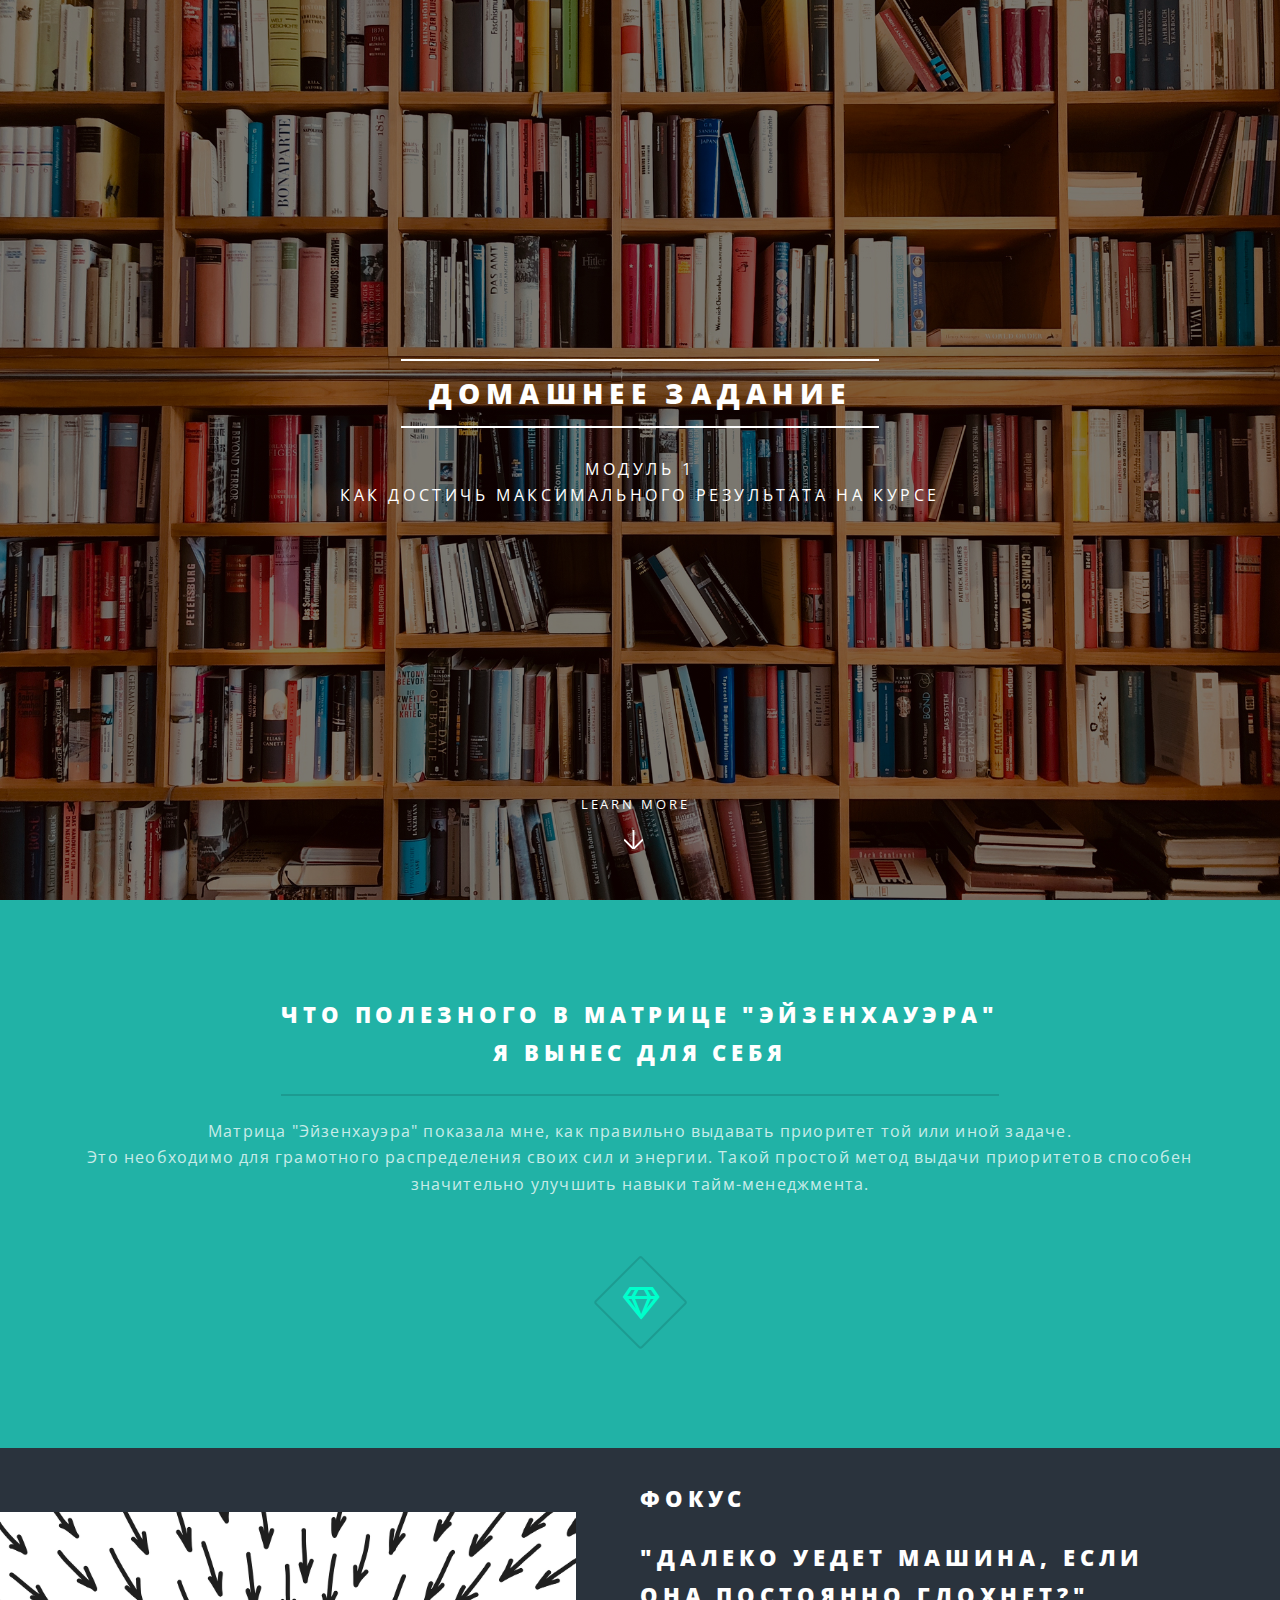
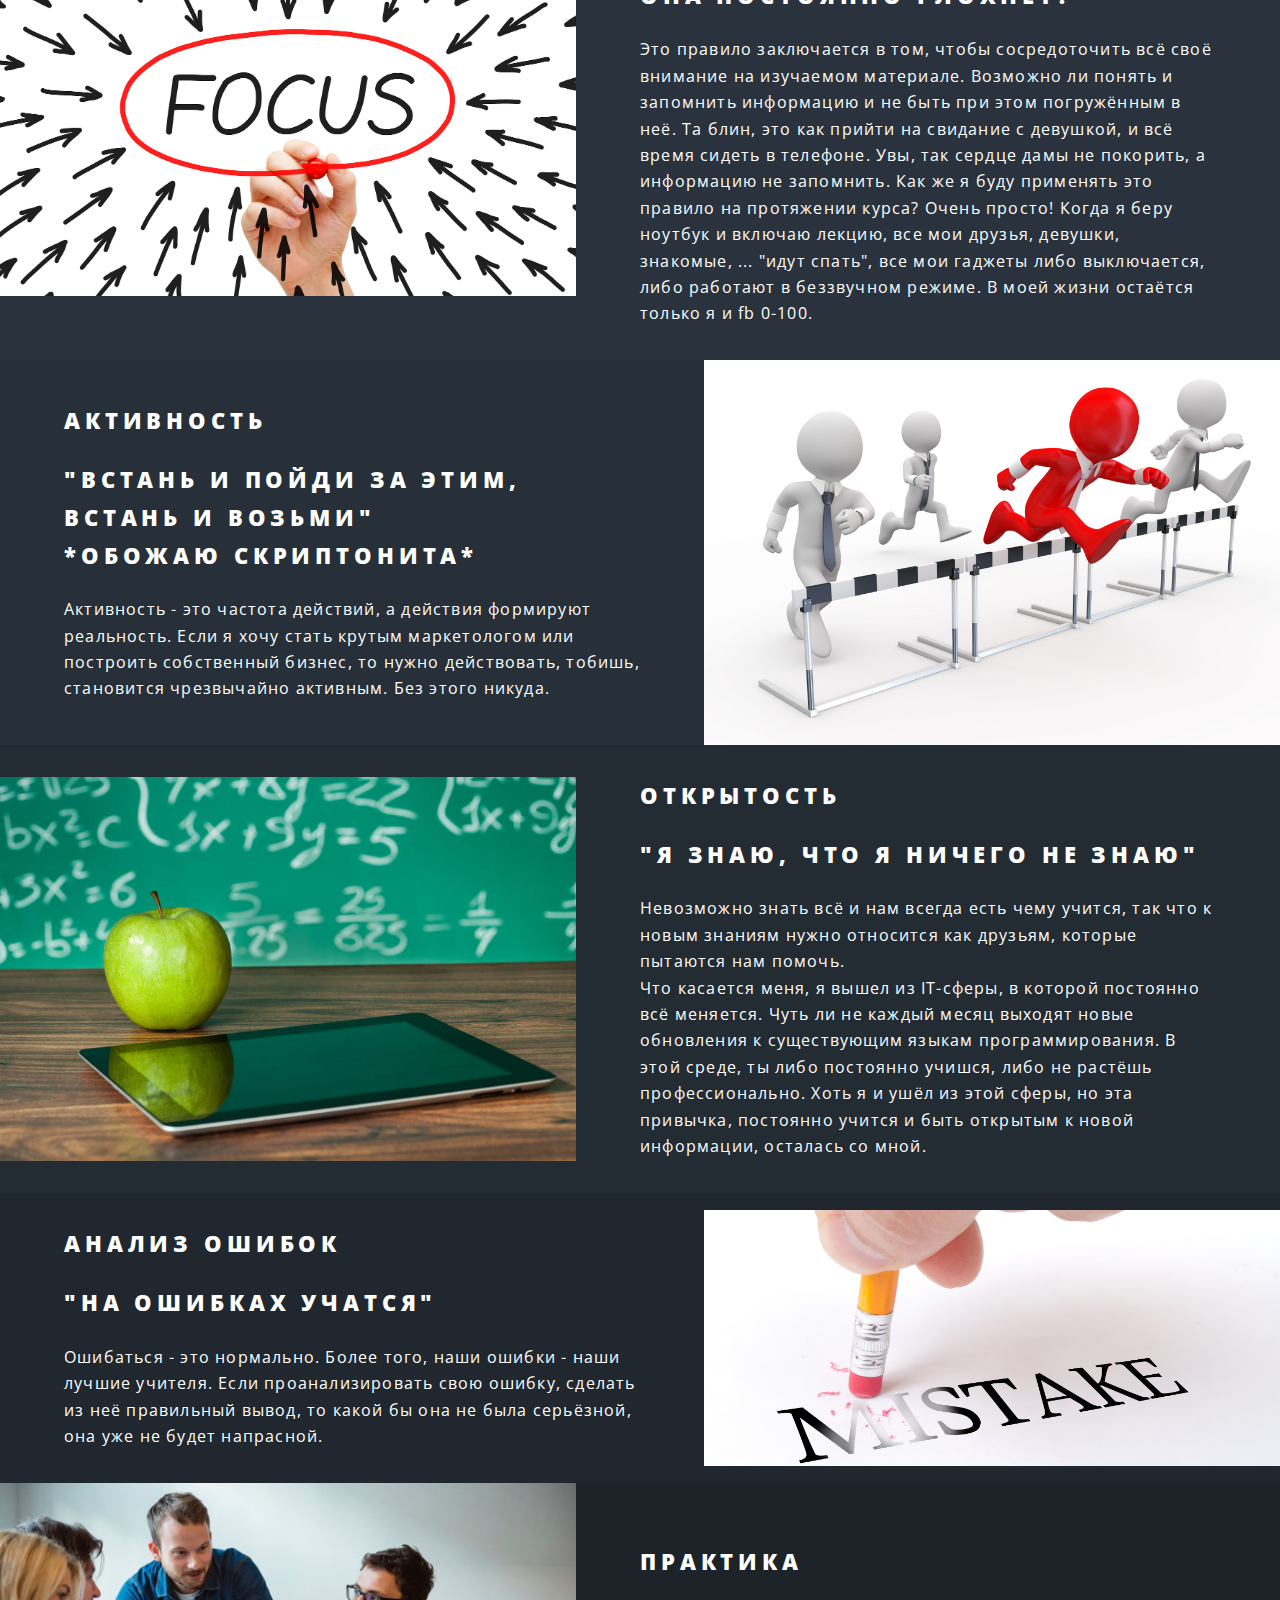
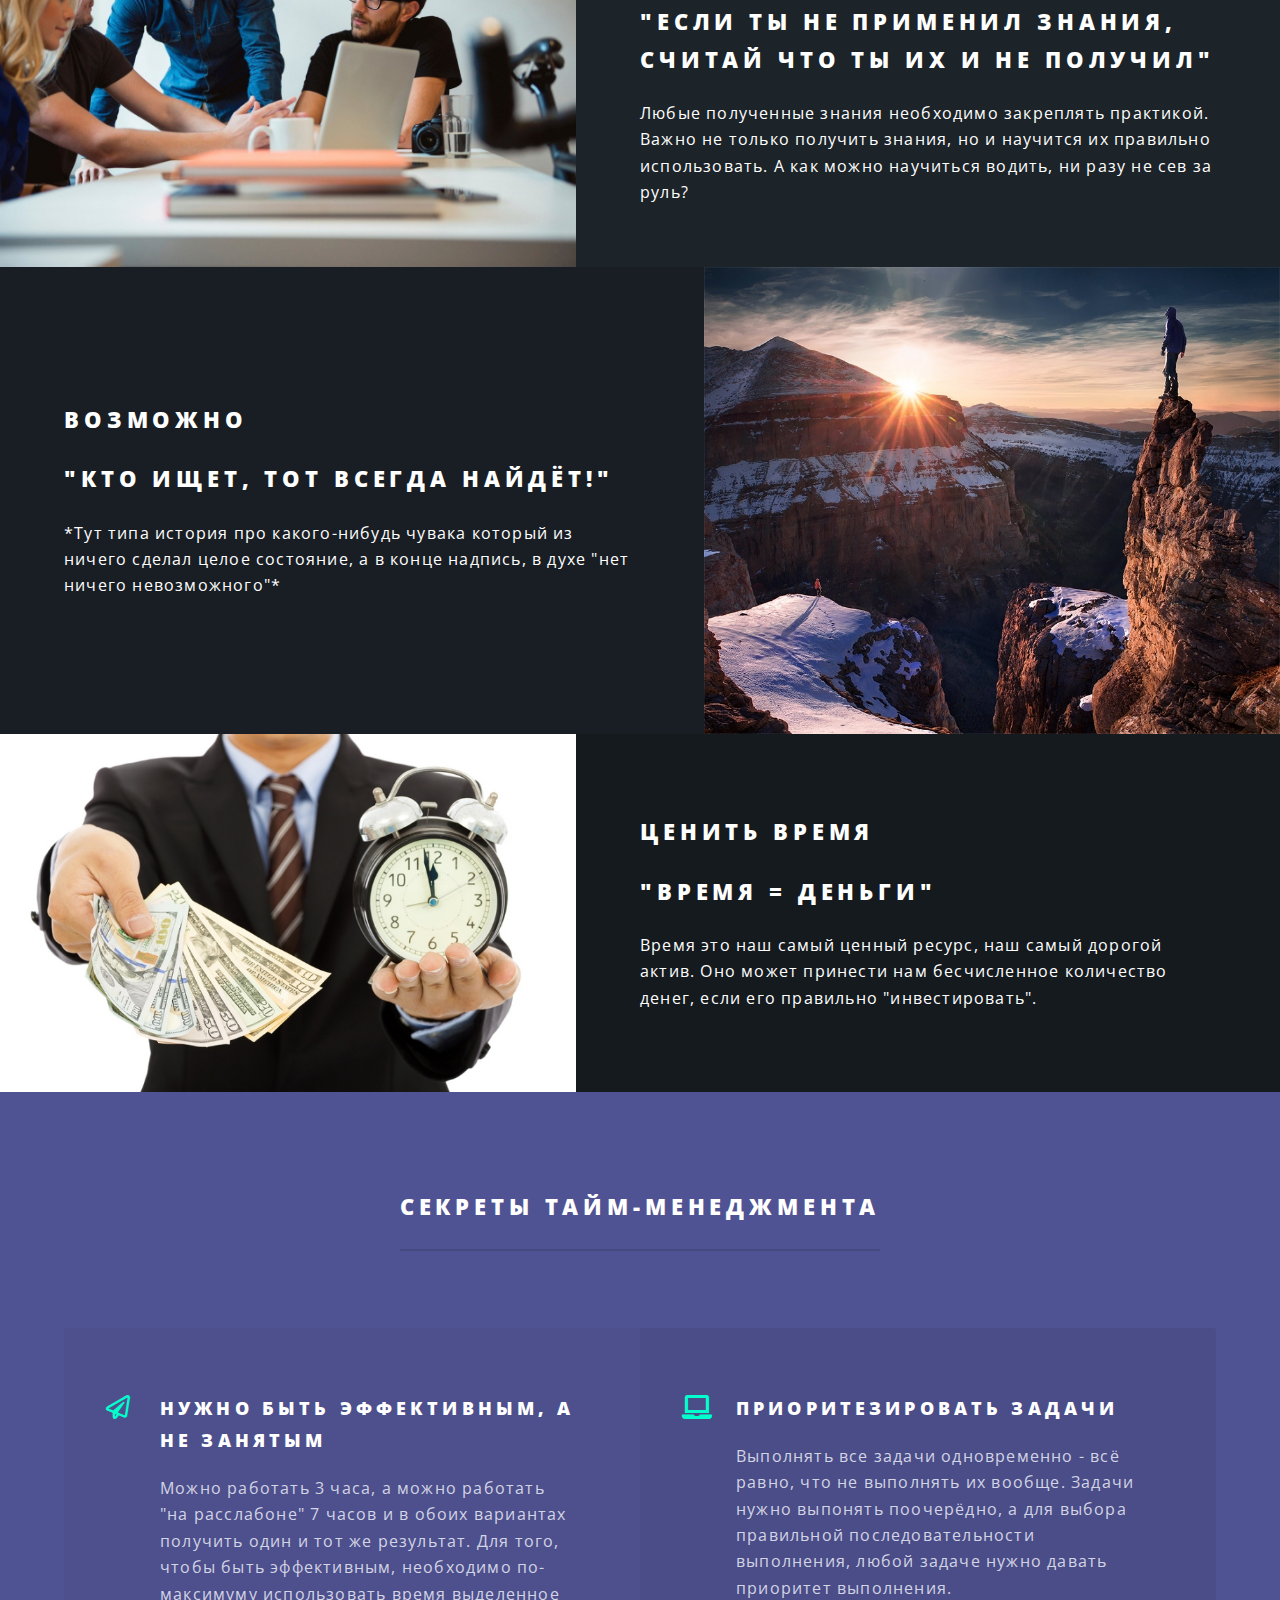
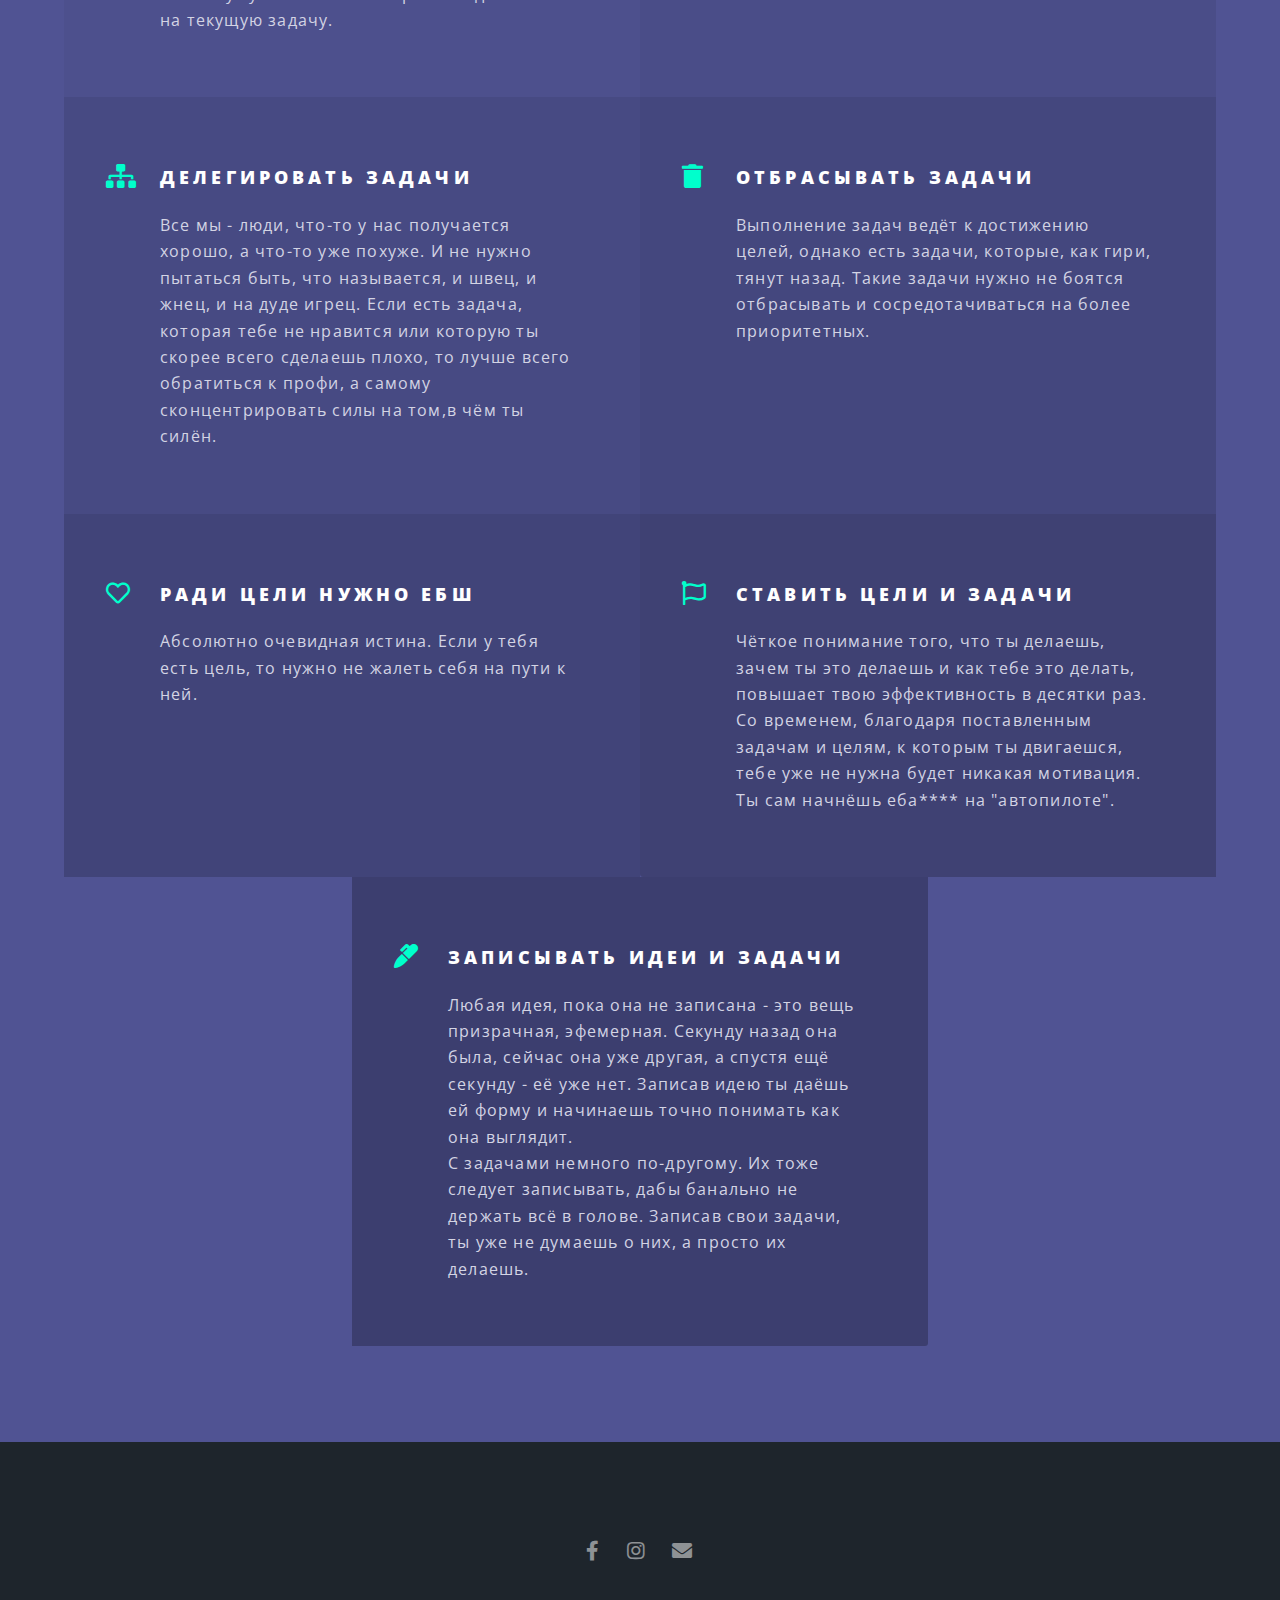
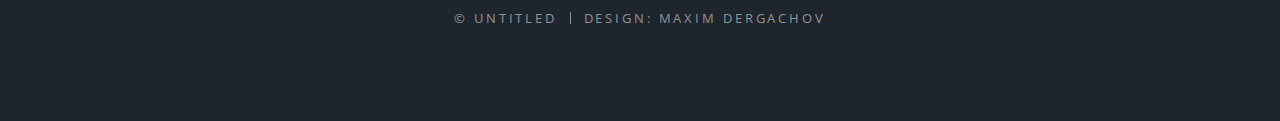
==== commit d8d4240e: "Fb mod. 1.0" ====
--- a/Fb/Module1/index.html
+++ b/Fb/Module1/index.html
@@ -40,52 +40,52 @@
 					<section id="two" class="wrapper alt style2">
 						<section class="spotlight">
 							<div class="image"><img src="images/pic01.jpg" alt="" /></div><div class="content">
-								<h2>Фокус<br />
-								"Далеко уедет машина, если она постоянно глохнет?"</h2>
+								<h2>Фокус</h2>
+								<h2>"Далеко уедет машина, если она постоянно глохнет?"</h2>
 								<p>Это правило заключается в том, чтобы сосредоточить всё своё внимание на изучаемом материале. Возможно ли понять и запомнить информацию и не быть при этом погружённым в неё. Та блин, это как прийти на свидание с девушкой, и всё время сидеть в телефоне. Увы, так сердце дамы не покорить, а информацию не запомнить. Как же я буду применять это правило на протяжении курса? Очень просто! Когда я беру ноутбук и включаю лекцию, все мои друзья, девушки, знакомые, ... "идут спать", все мои гаджеты либо выключается, либо работают в беззвучном режиме. В моей жизни остаётся только я и fb 0-100. </p>
 							</div>
 						</section>
 						<section class="spotlight">
 							<div class="image"><img src="images/pic02.jpg" alt="" /></div><div class="content">
-								<h2>Активность  <br />
-								"Встань и пойди за этим, встань и возьми"  <br />
+								<h2>Активность </h2>
+								<h2>"Встань и пойди за этим, встань и возьми"  <br />
 								*обожаю Скриптонита*</h2>
-								<p>Если я хочу стать крутым маркетологом или построить собственный бизнес, то нужно действовать, тобишь, становится чрезвычайно активным. Без этого никуда. </p>
+								<p>Активность - это частота действий, а действия формируют реальность. Если я хочу стать крутым маркетологом или построить собственный бизнес, то нужно действовать, тобишь, становится чрезвычайно активным. Без этого никуда. </p>
 							</div>
 						</section>
 						<section class="spotlight">
 							<div class="image"><img src="images/pic03.jpg" alt="" /></div><div class="content">
-								<h2>Открытость<br />
-								"Я знаю, что я ничего не знаю"</h2>
+								<h2>Открытость</h2>
+								<h2>"Я знаю, что я ничего не знаю"</h2>
 								<p>Невозможно знать всё и нам всегда есть чему учится, так что к новым знаниям нужно относится как друзьям, которые пытаются нам помочь. <br/>
 								Что касается меня, я вышел из IT-сферы, в которой постоянно всё меняется. Чуть ли не каждый месяц выходят новые обновления к существующим языкам программирования. В этой среде, ты либо постоянно учишся, либо не растёшь профессионально. Хоть я и ушёл из этой сферы, но эта привычка, постоянно учится и быть открытым к новой информации, осталась со мной.</p>
 							</div>
 						</section>
 						<section class="spotlight">
 							<div class="image"><img src="images/pic04.jpg" alt="" /></div><div class="content">
-								<h2>Анализ ошибок<br />
-								"На ошибках учатся"</h2>
+								<h2>Анализ ошибок</h2>
+								<h2>"На ошибках учатся"</h2>
 								<p>Ошибаться - это нормально. Более того, наши ошибки - наши лучшие учителя. Если проанализировать свою ошибку, сделать из неё правильный вывод, то какой бы она не была серьёзной, она уже не будет напрасной.</p>
 							</div>
 						</section>
 						<section class="spotlight">
 							<div class="image"><img src="images/pic05.jpg" alt="" /></div><div class="content">
-								<h2>Практика<br />
-								"Если ты не применил знания, считай что ты их и не получил"</h2>
+								<h2>Практика</h2>
+								<h2>"Если ты не применил знания, считай что ты их и не получил"</h2>
 								<p>Любые полученные знания необходимо закреплять практикой. Важно не только получить знания, но и научится их правильно использовать. А как можно научиться водить, ни разу не сев за руль?</p>
 							</div>
 						</section>
 						<section class="spotlight">
 							<div class="image"><img src="images/pic06.jpg" alt="" /></div><div class="content">
-								<h2>Возможно<br />
-								"Кто ищет, тот всегда найдёт!"</h2>
+								<h2>Возможно</h2>
+								<h2>"Кто ищет, тот всегда найдёт!"</h2>
 								<p>*Тут типа история про какого-нибудь чувака который из ничего сделал целое состояние, а в конце надпись, в духе "нет ничего невозможного"*</p>
 							</div>
 						</section>
 						<section class="spotlight">
 							<div class="image"><img src="images/pic07.jpg" alt="" /></div><div class="content">
-								<h2>Ценить время<br />
-								"Время = деньги" </h2>
+								<h2>Ценить время</h2>
+								<h2>"Время = деньги" </h2>
 								<p> Время это наш самый ценный ресурс, наш самый дорогой актив. Оно может принести нам бесчисленное количество денег, если его правильно "инвестировать".</p>
 							</div>
 						</section>
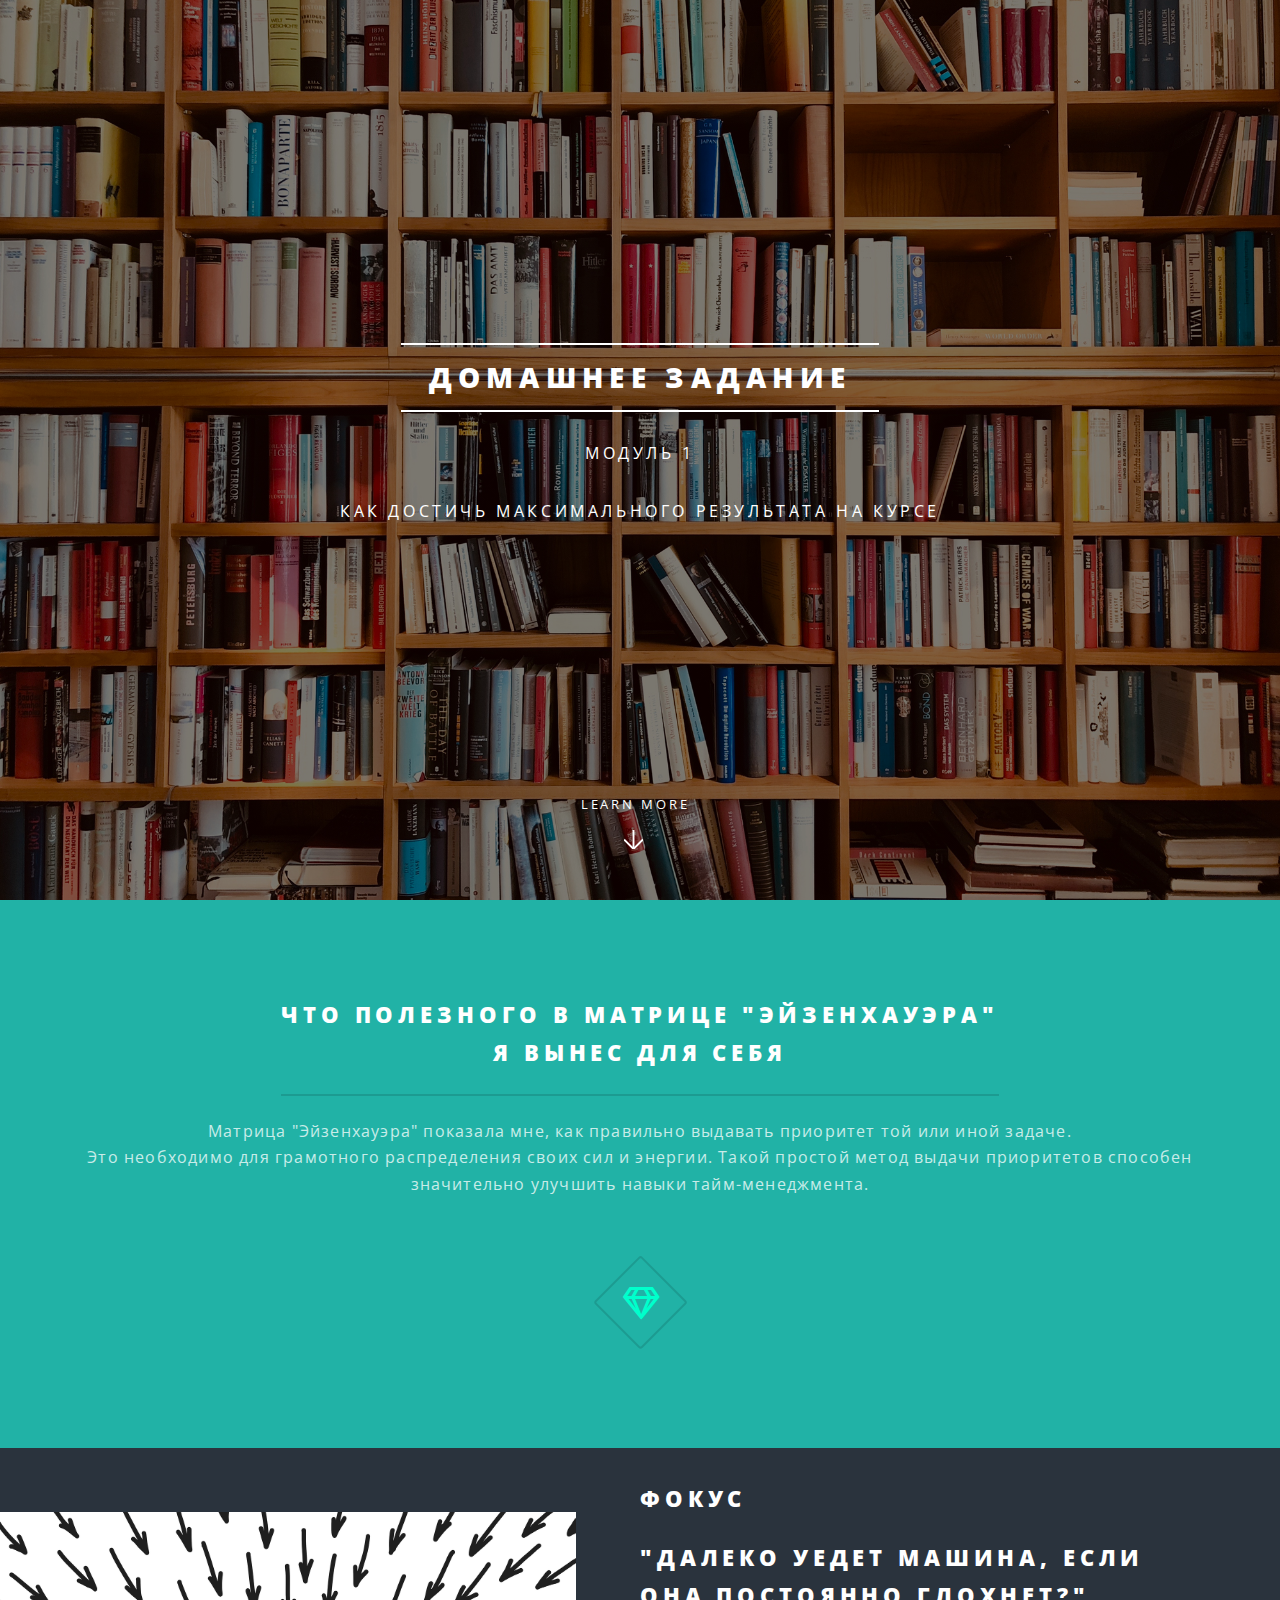
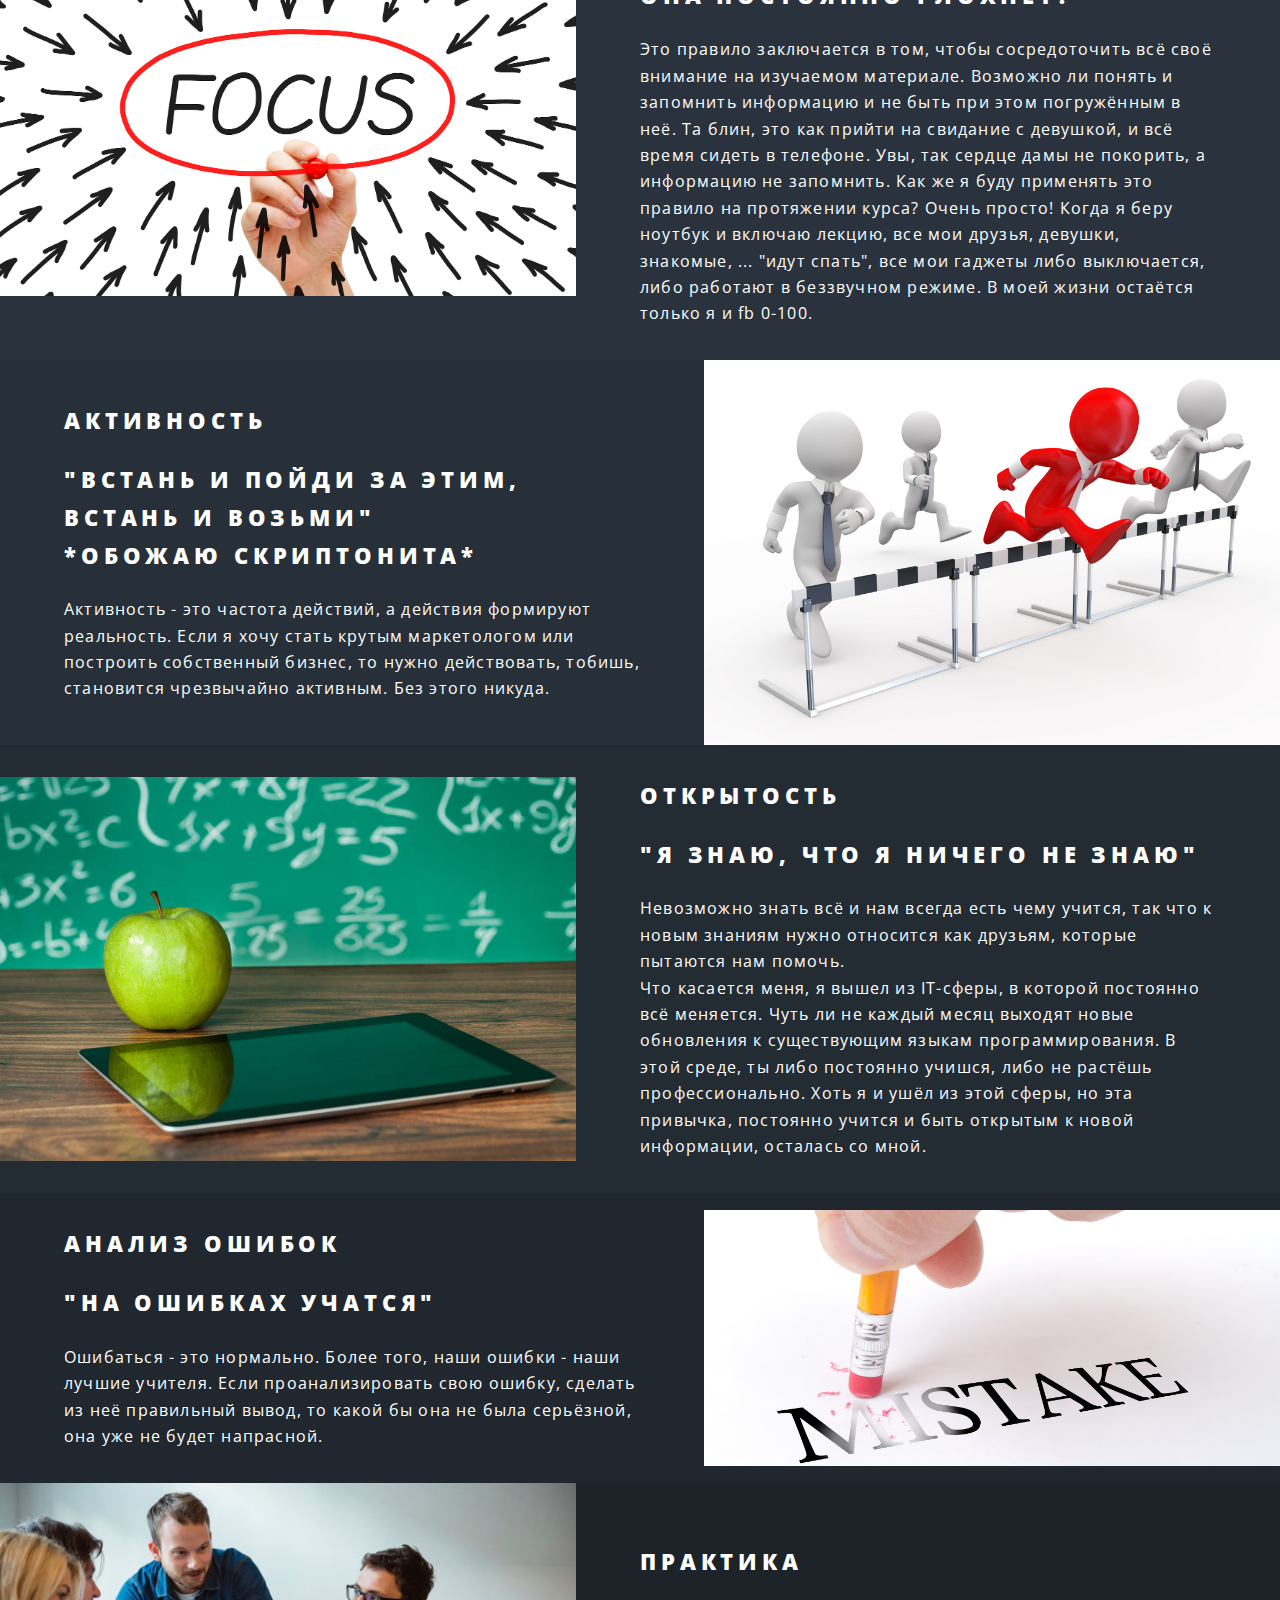
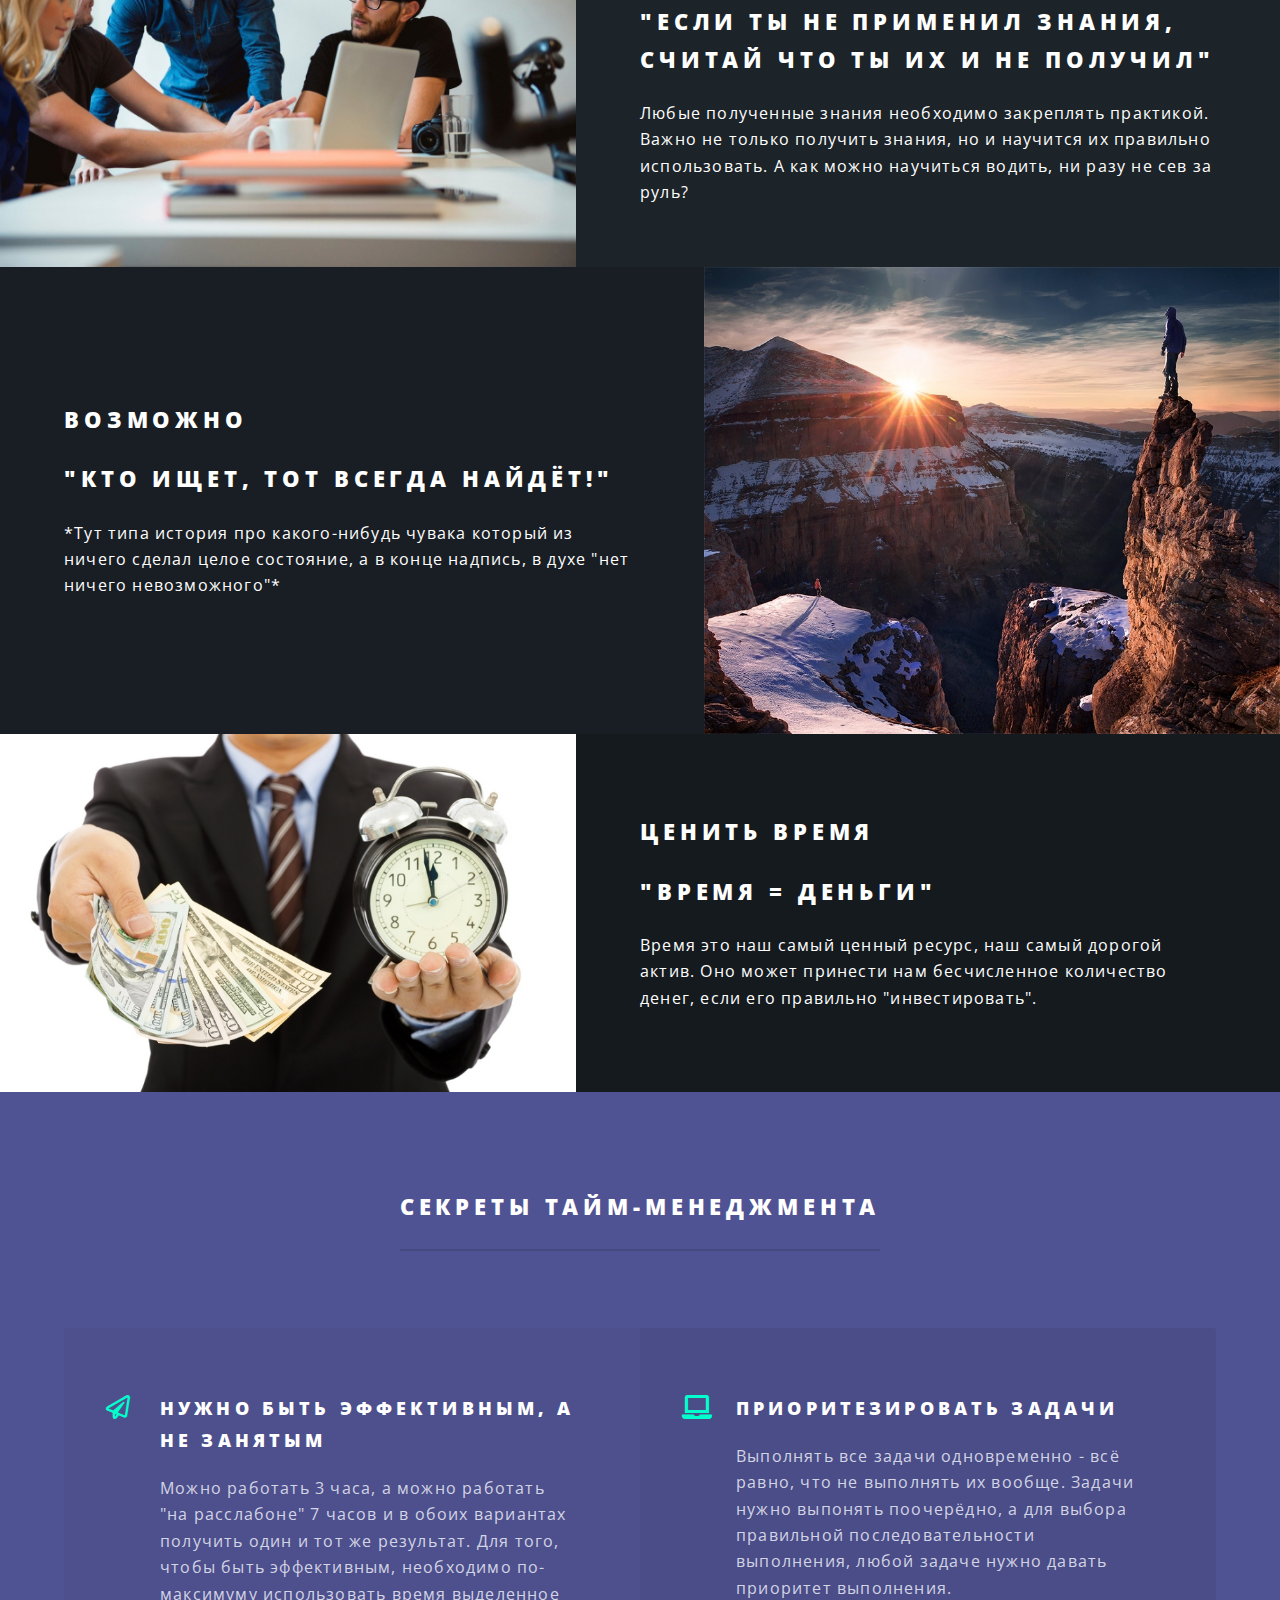
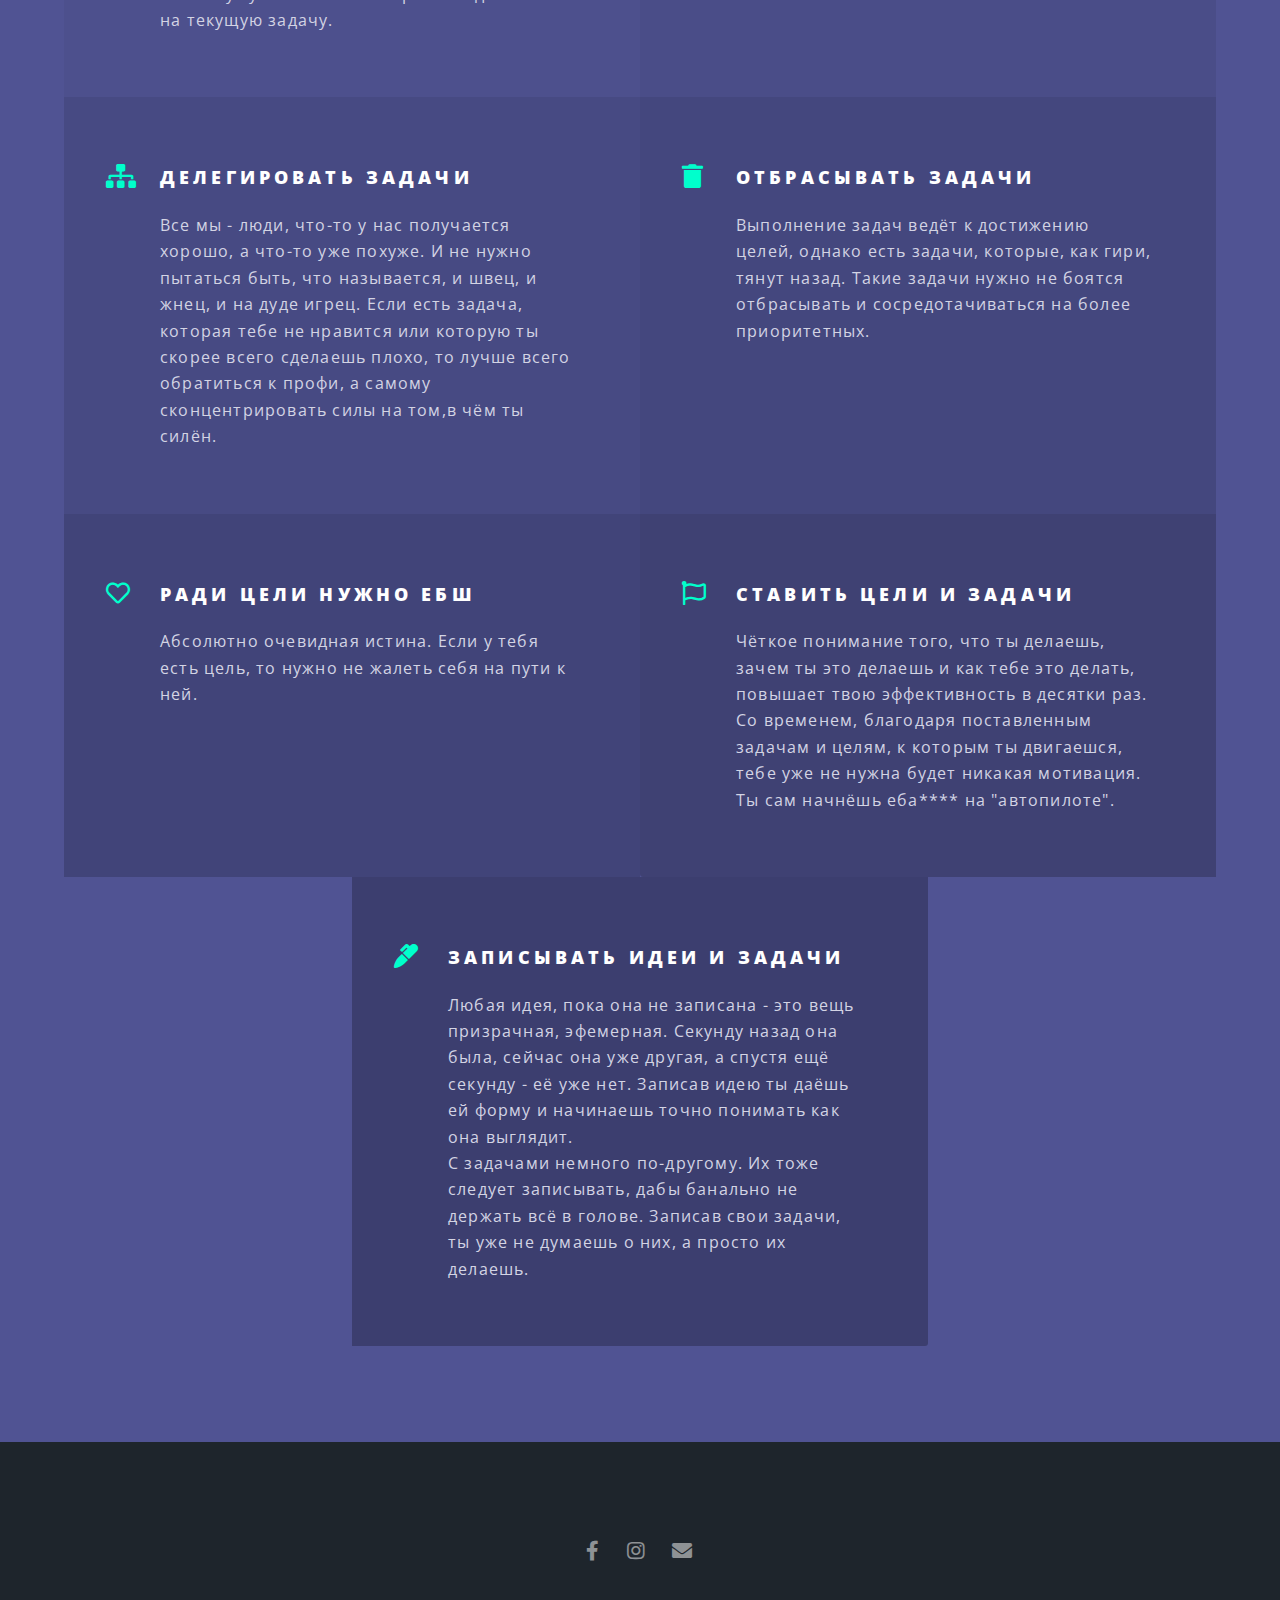
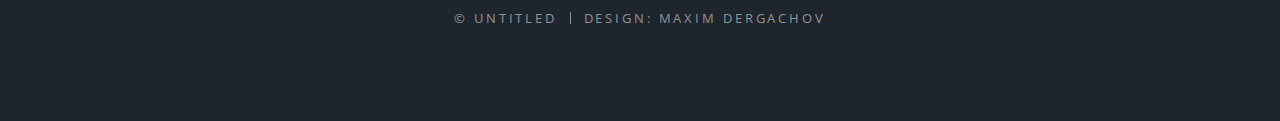
==== commit dd9cf5d7: "Fb mod. 1.0" ====
--- a/Fb/Module1/index.html
+++ b/Fb/Module1/index.html
@@ -16,8 +16,8 @@
 					<section id="banner">
 						<div class="inner">
 							<h2>Домашнее задание</h2>
-							<p>Модуль 1<br />
-							Как достичь максимального результата на курсе</p>
+							<p>Модуль 1</p>
+							<p>Как достичь максимального результата на курсе</p>
 						<a href="#one" class="more scrolly">Learn More</a>
 					</section>
 
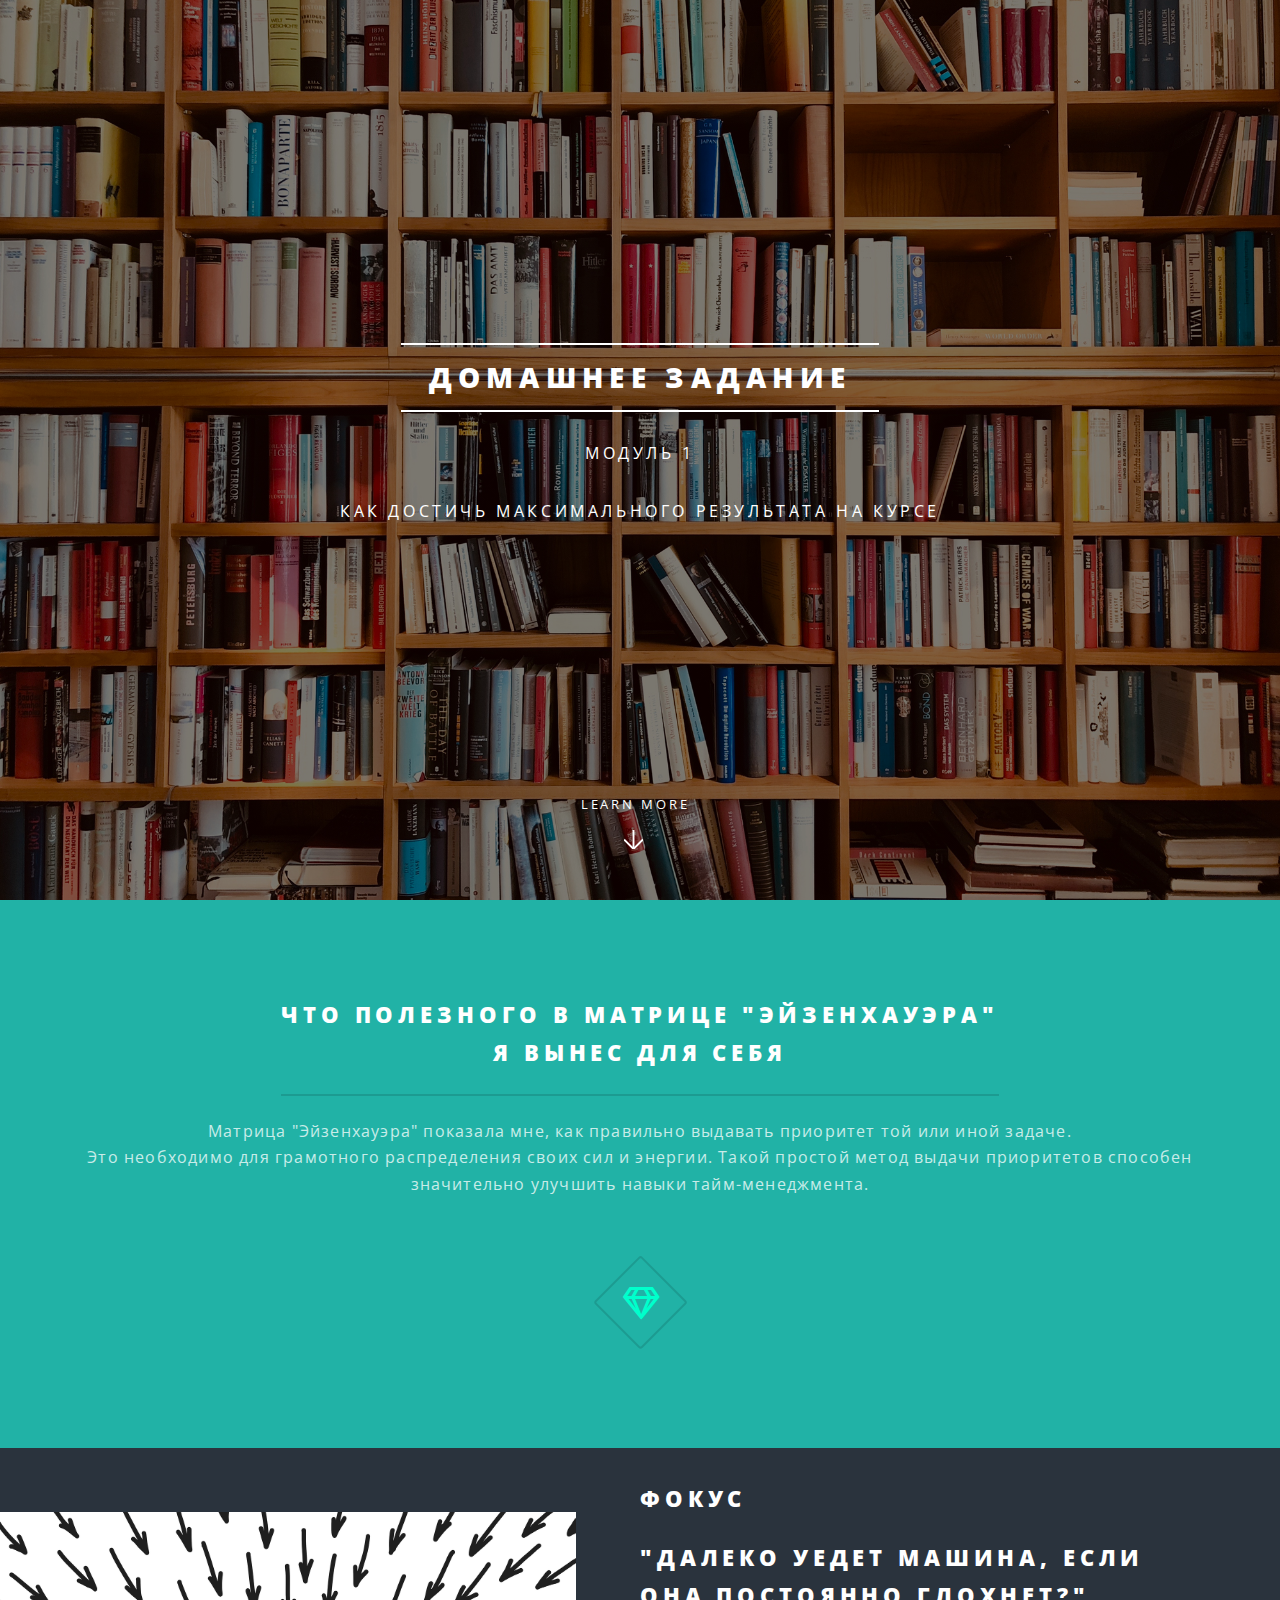
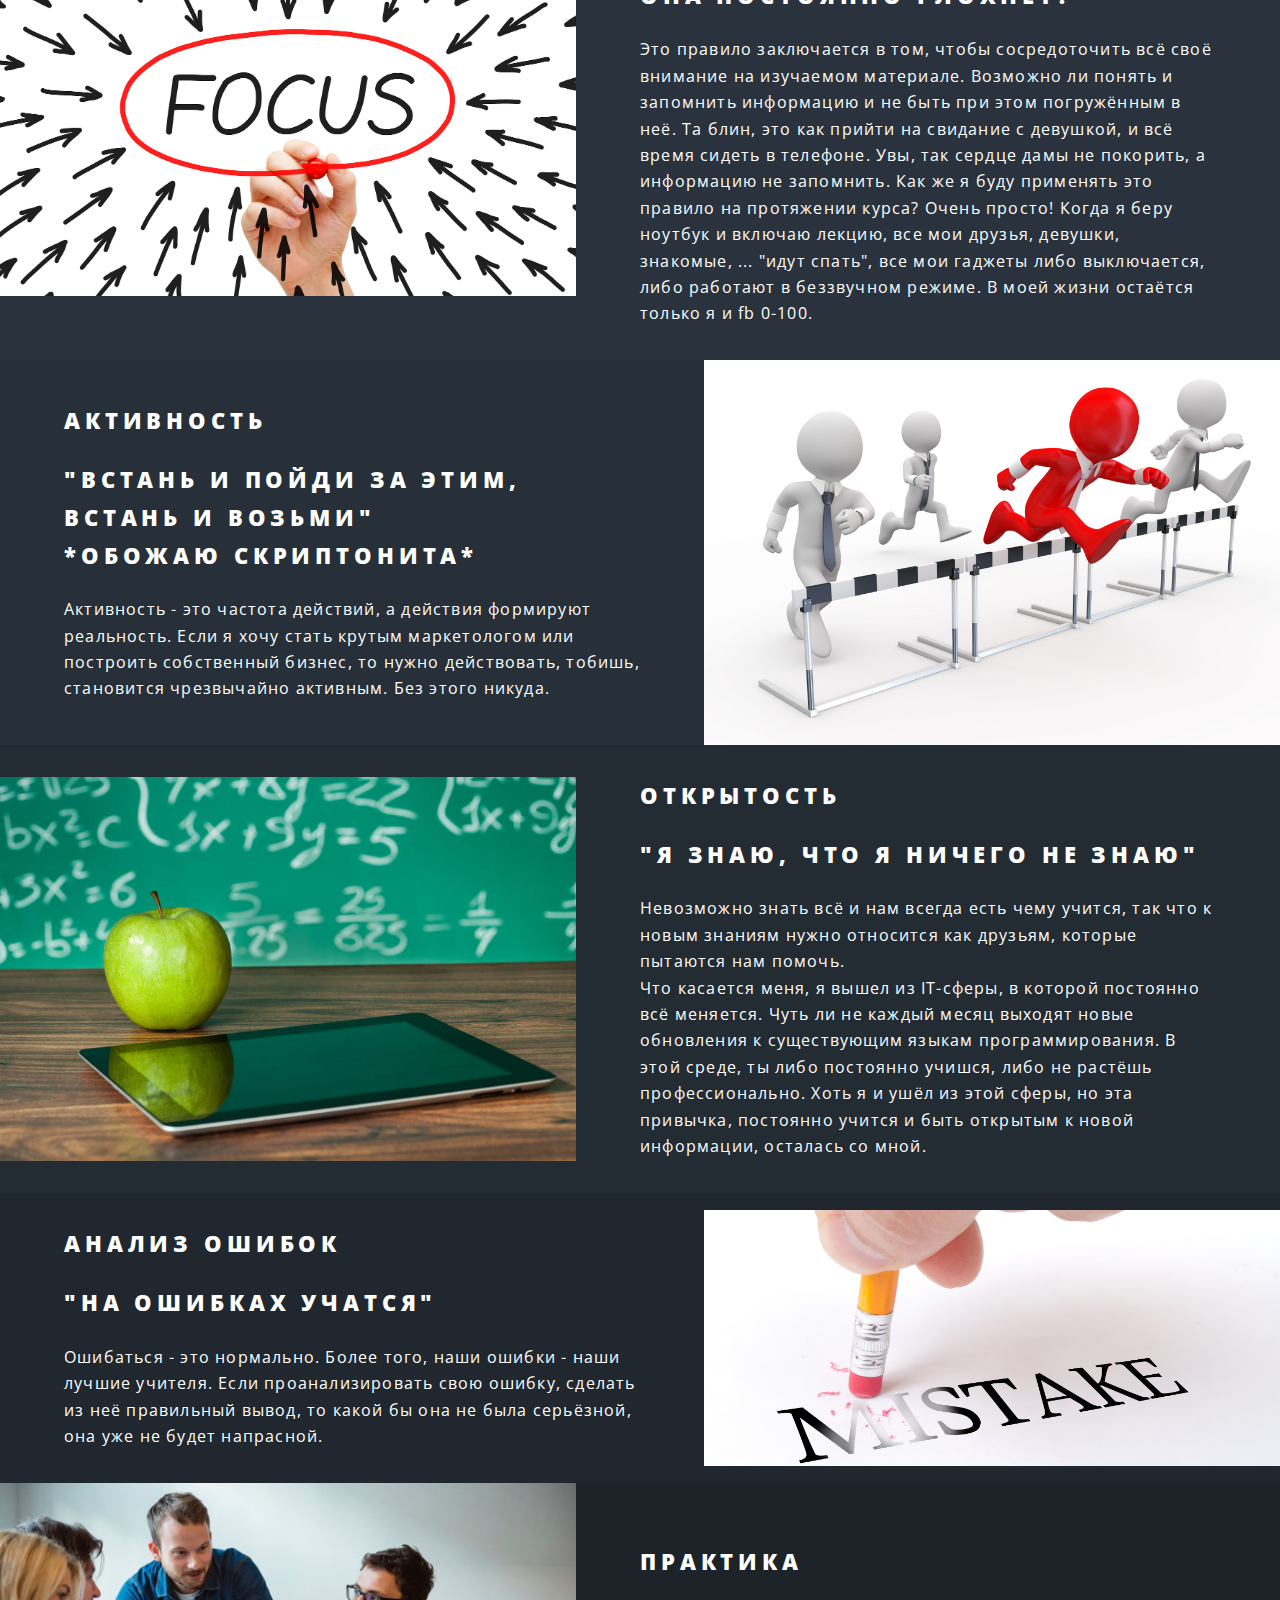
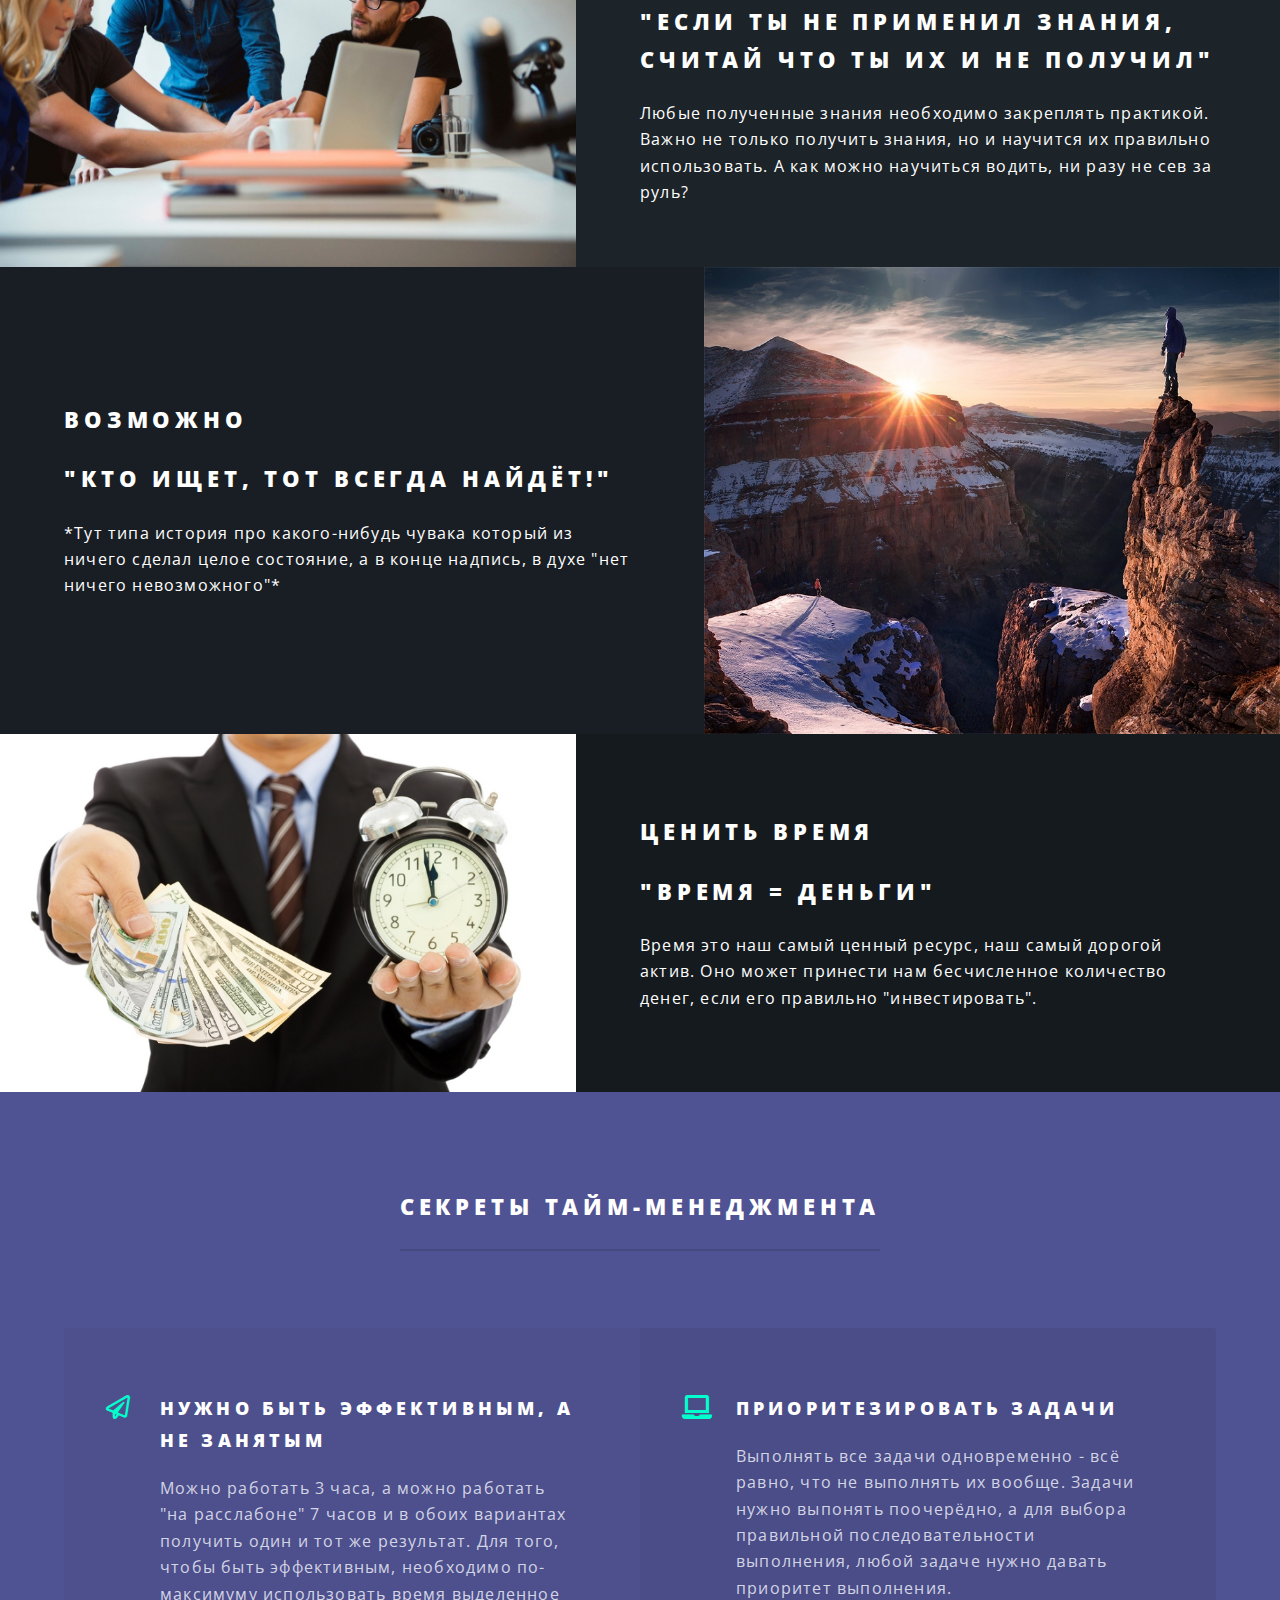
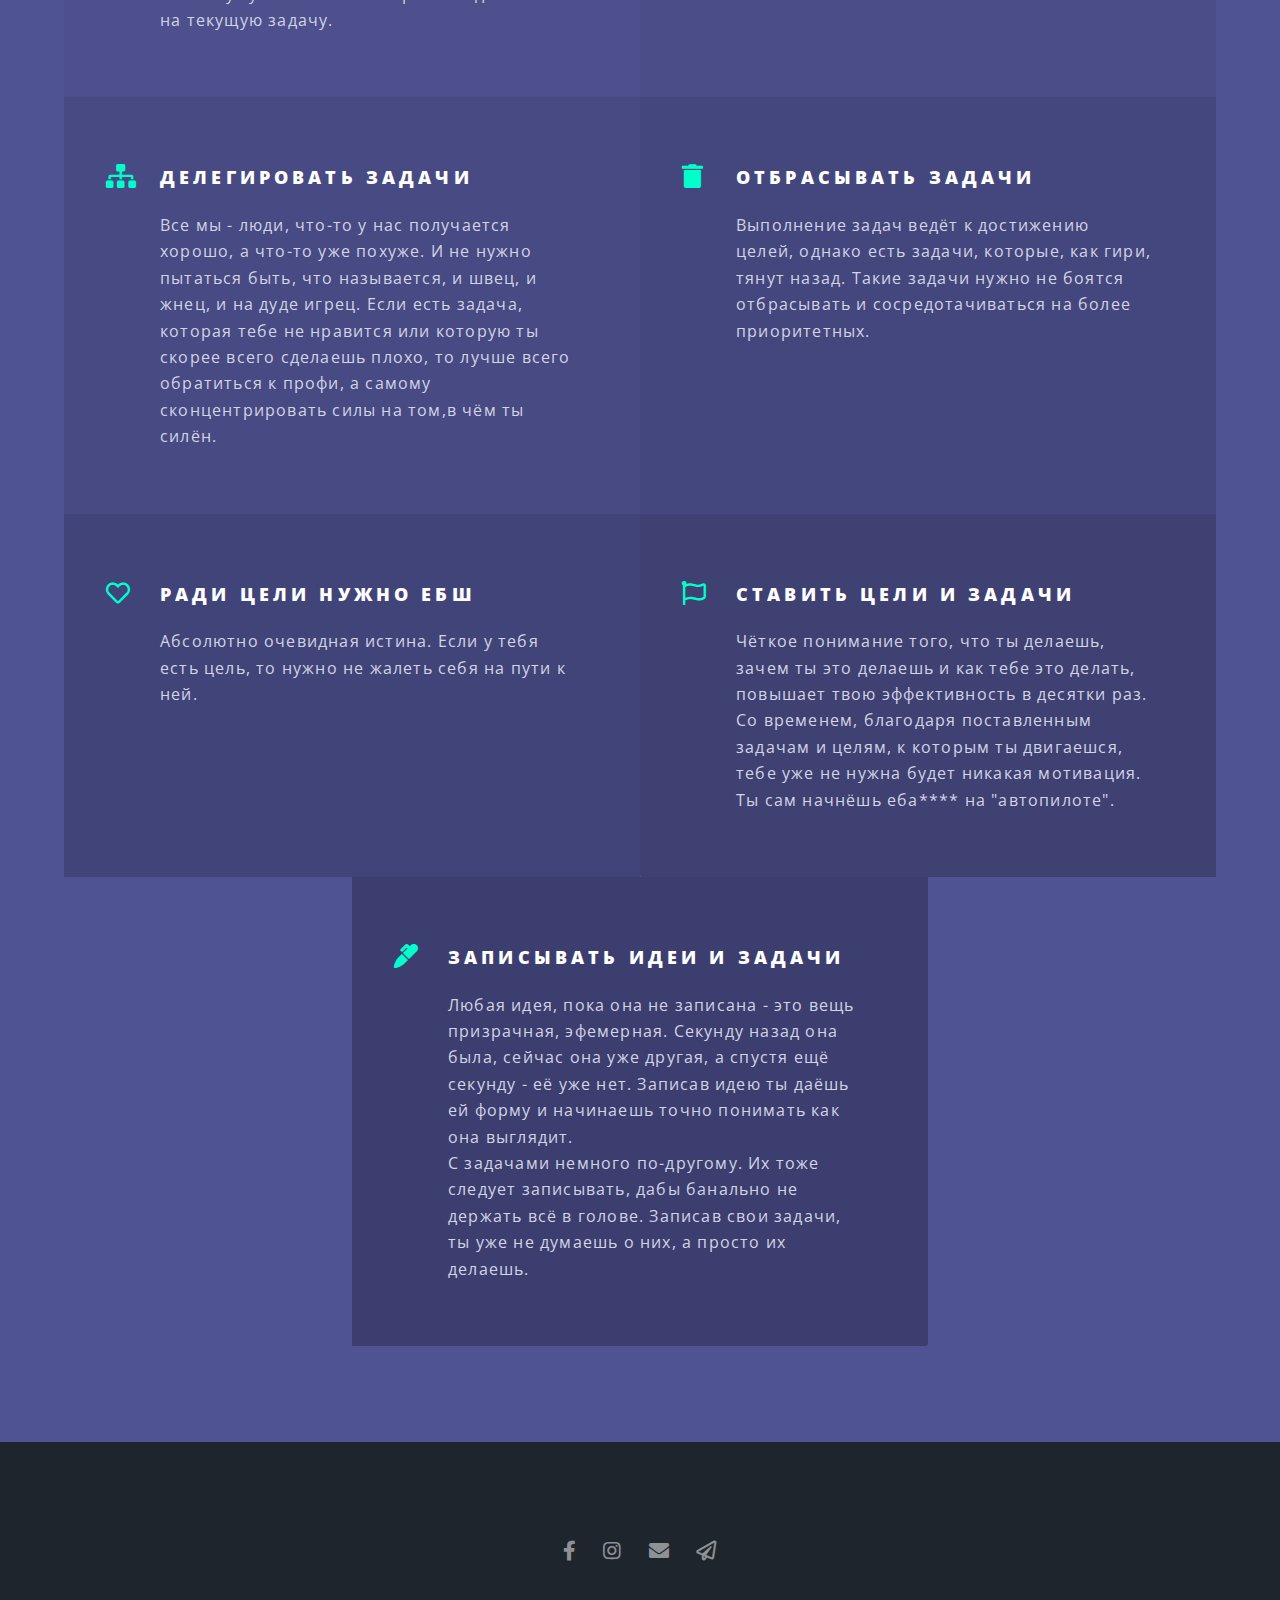
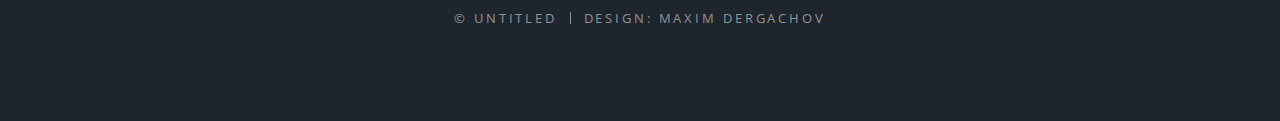
==== commit 4a440fa3: "Fb mod. 1.1" ====
--- a/Fb/Module1/index.html
+++ b/Fb/Module1/index.html
@@ -137,6 +137,7 @@
 							<li><a href="https://www.facebook.com/profile.php?id=100061287703789" class="icon brands fa-facebook-f"><span class="label">Facebook</span></a></li>
 							<li><a href="https://www.instagram.com/maksym_drv/" class="icon brands fa-instagram"><span class="label">Instagram</span></a></li>
 							<li><a href="mailto:maximadda2001@gmail.com" class="icon solid fa-envelope"><span class="label">Email</span></a></li>
+							<li><a href="https://telegram.im/@maksym_drv" class="icon fa-paper-plane"><span class="label">Telegram</span></a></li>
 						</ul>
 						<ul class="copyright">
 							<li>&copy; Untitled</li><li>Design: Maxim Dergachov</a></li>
